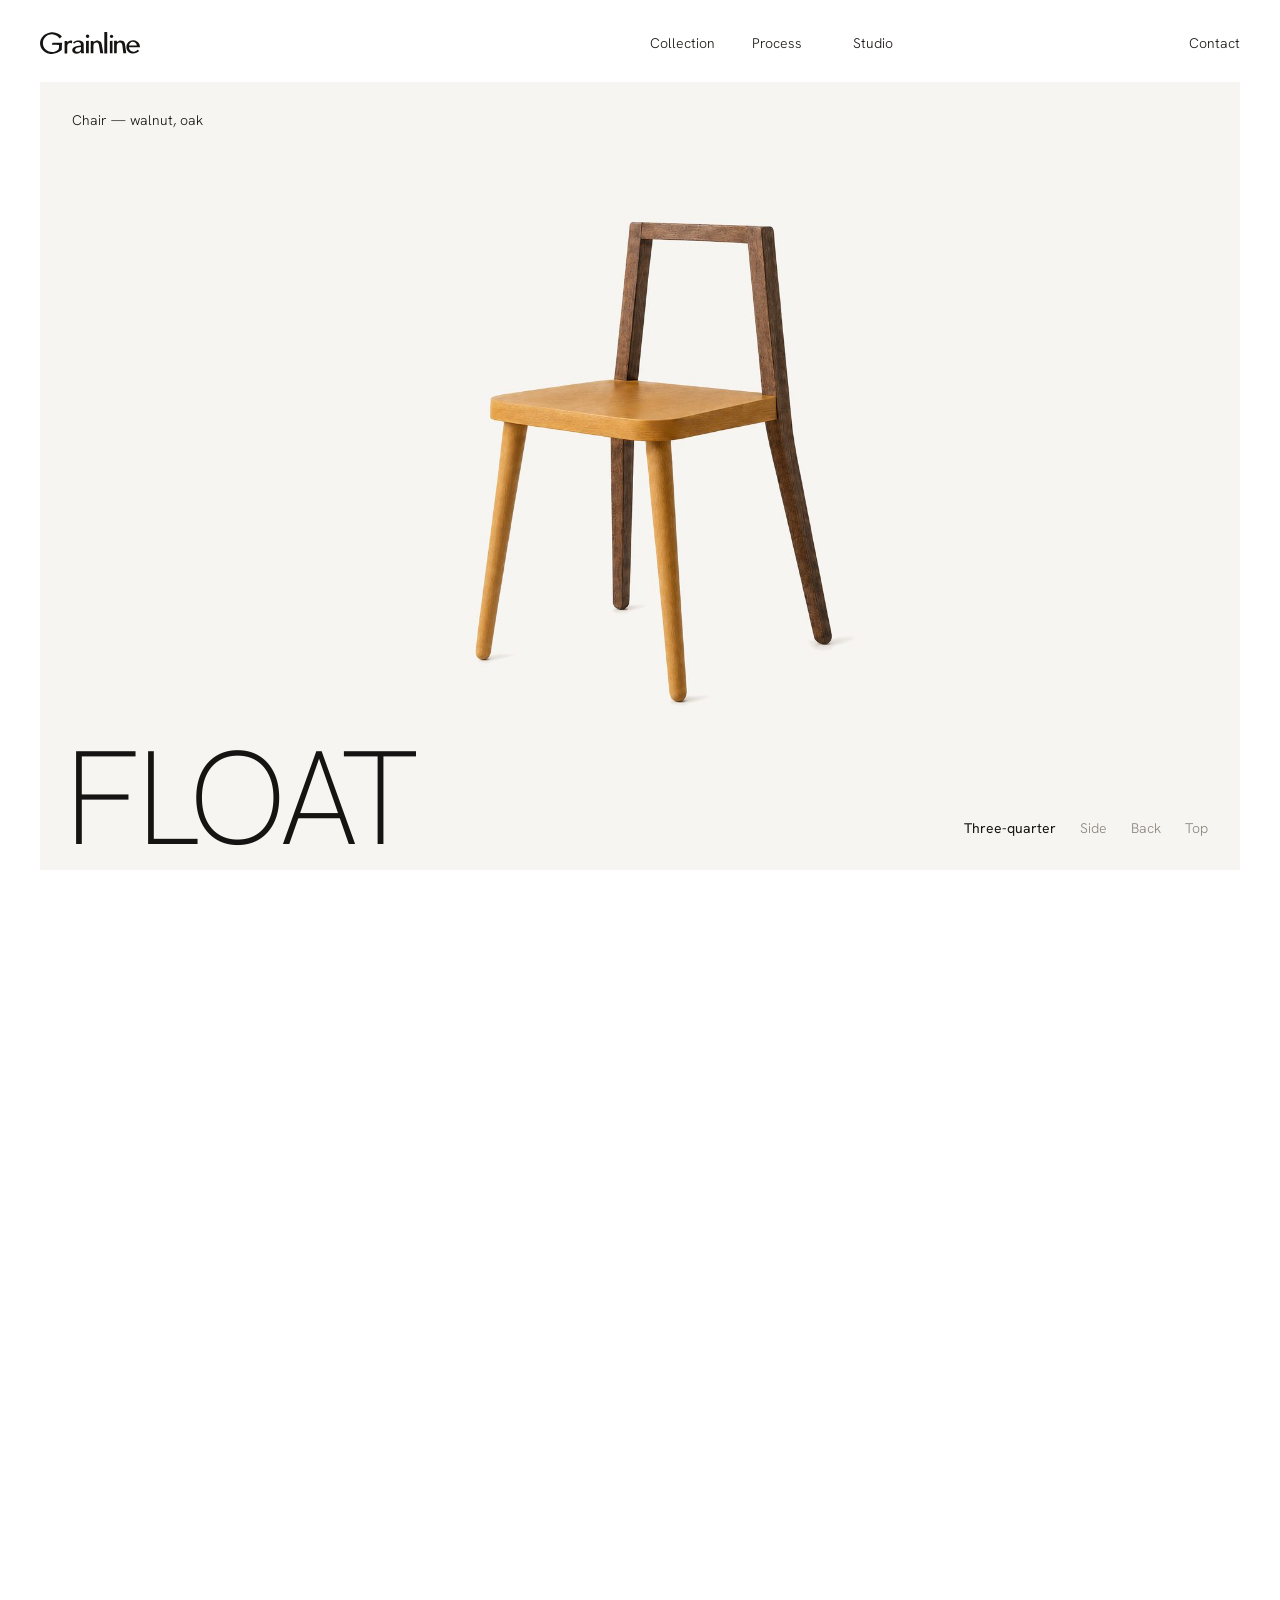
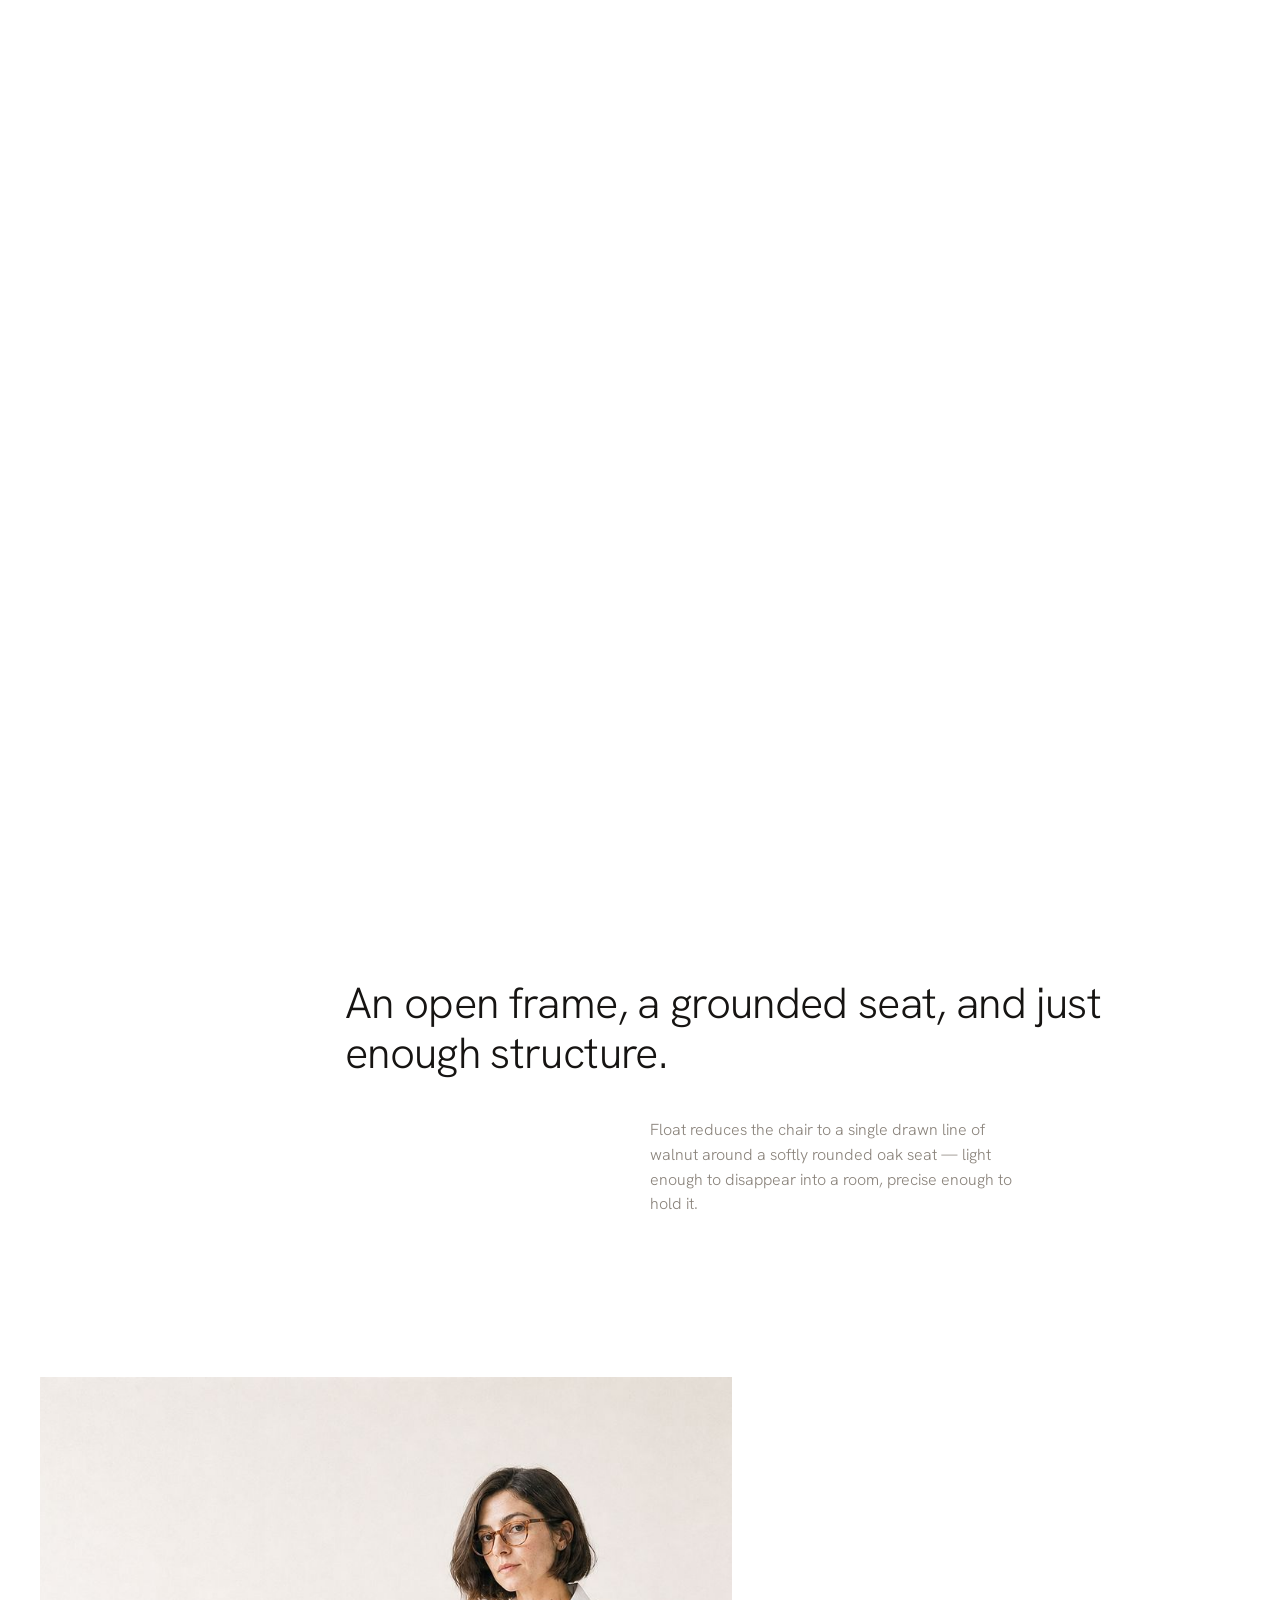
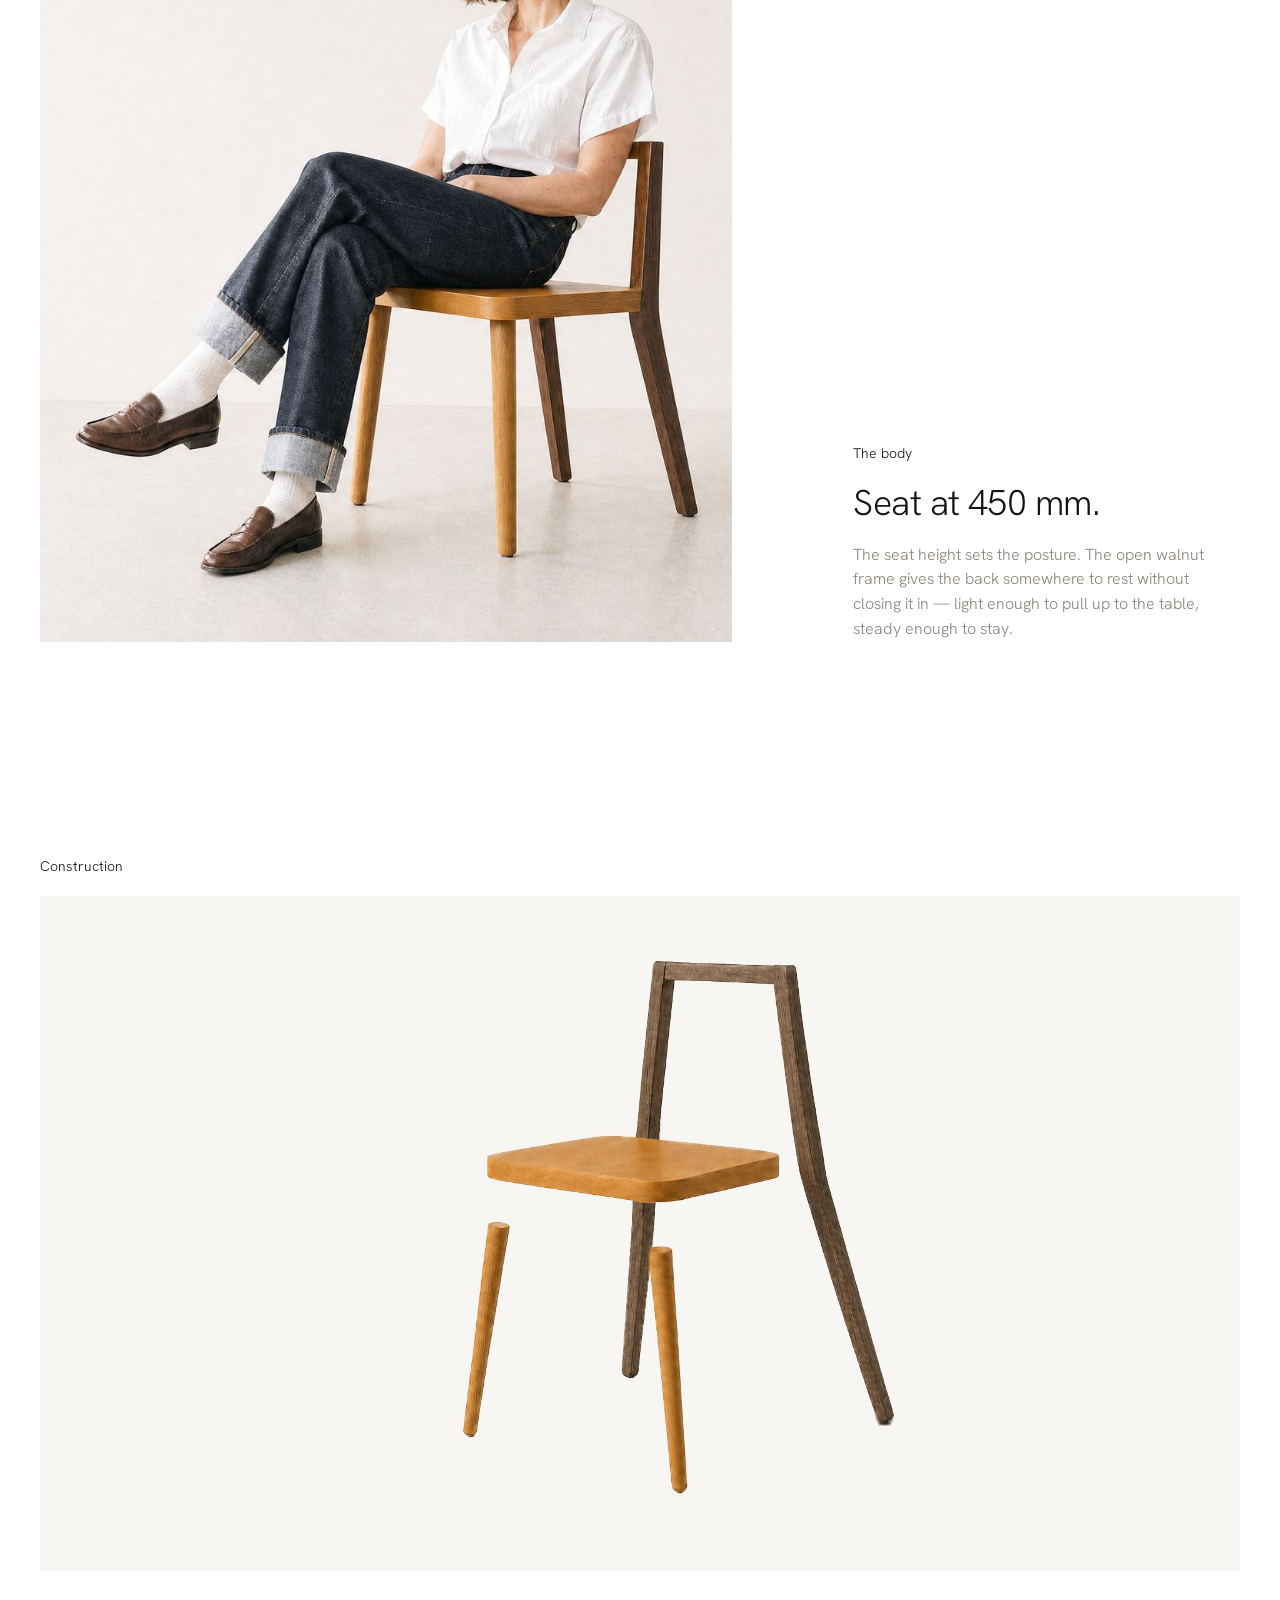
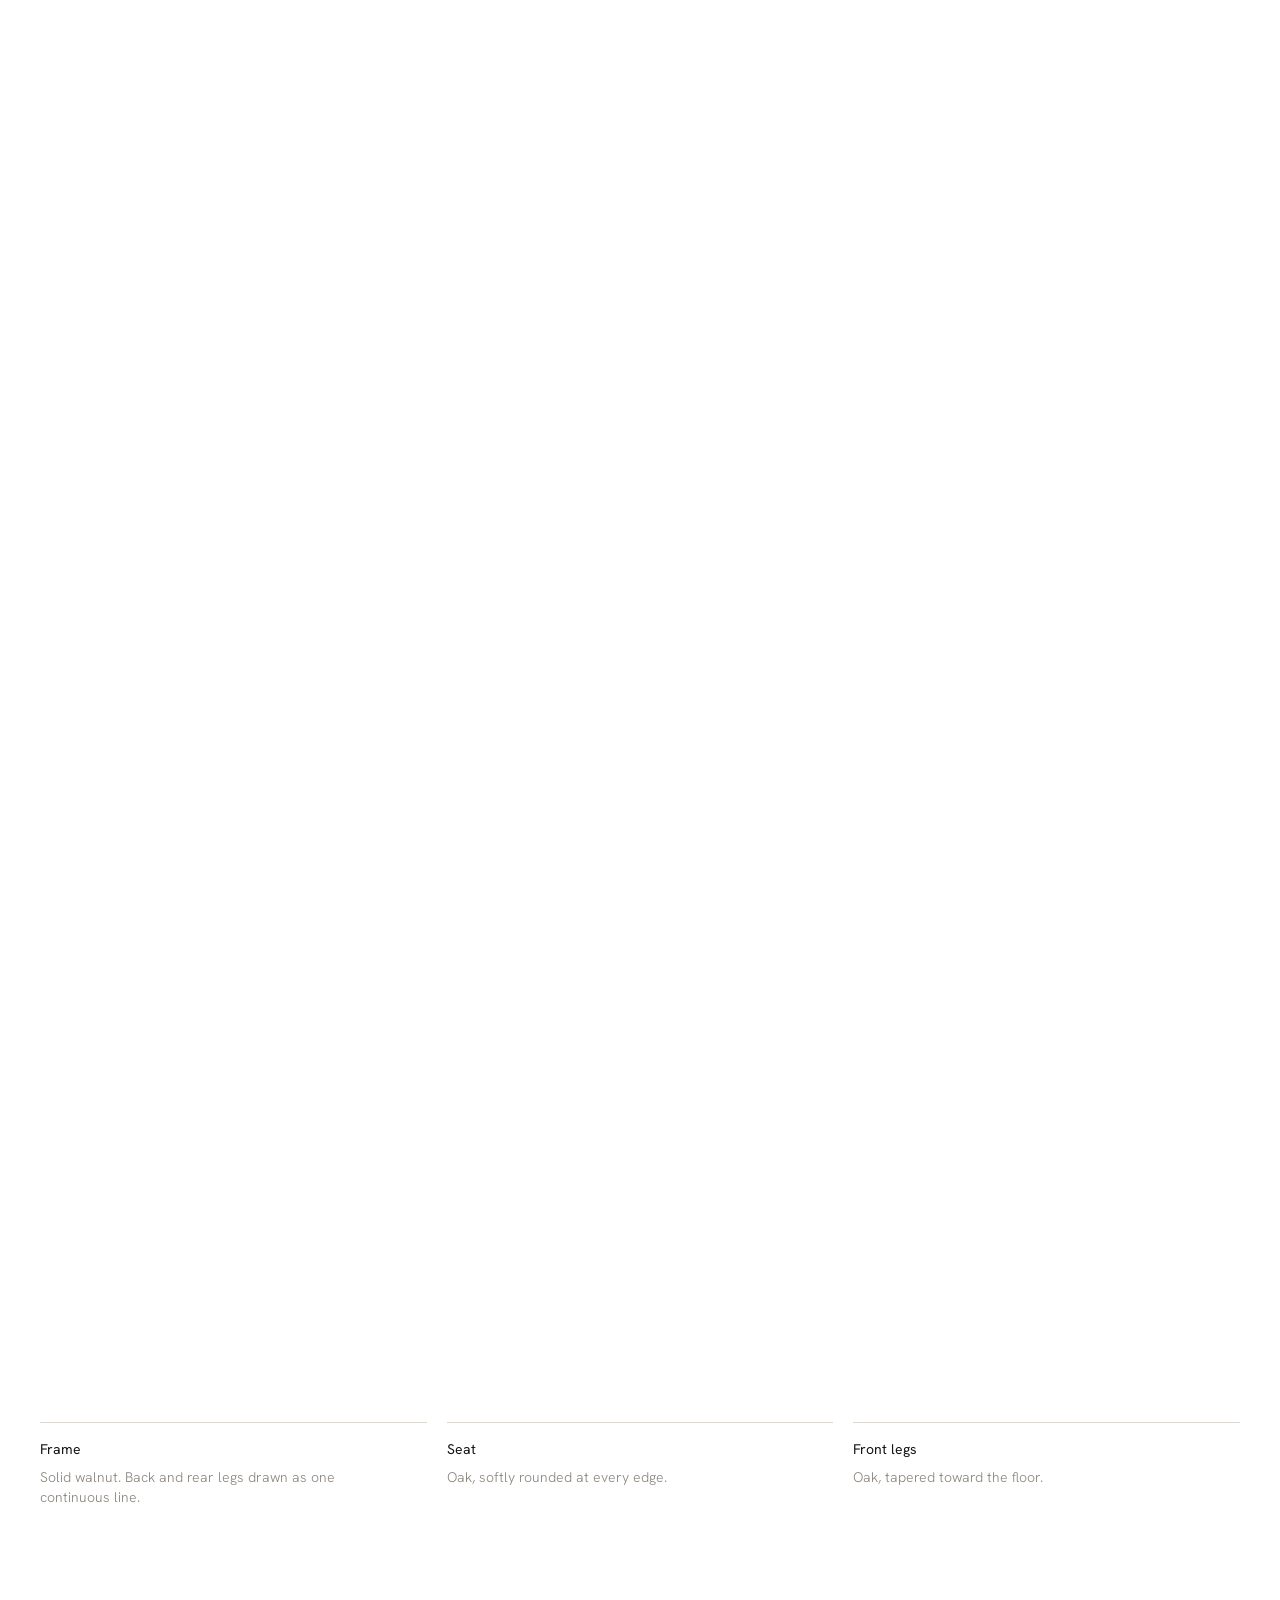
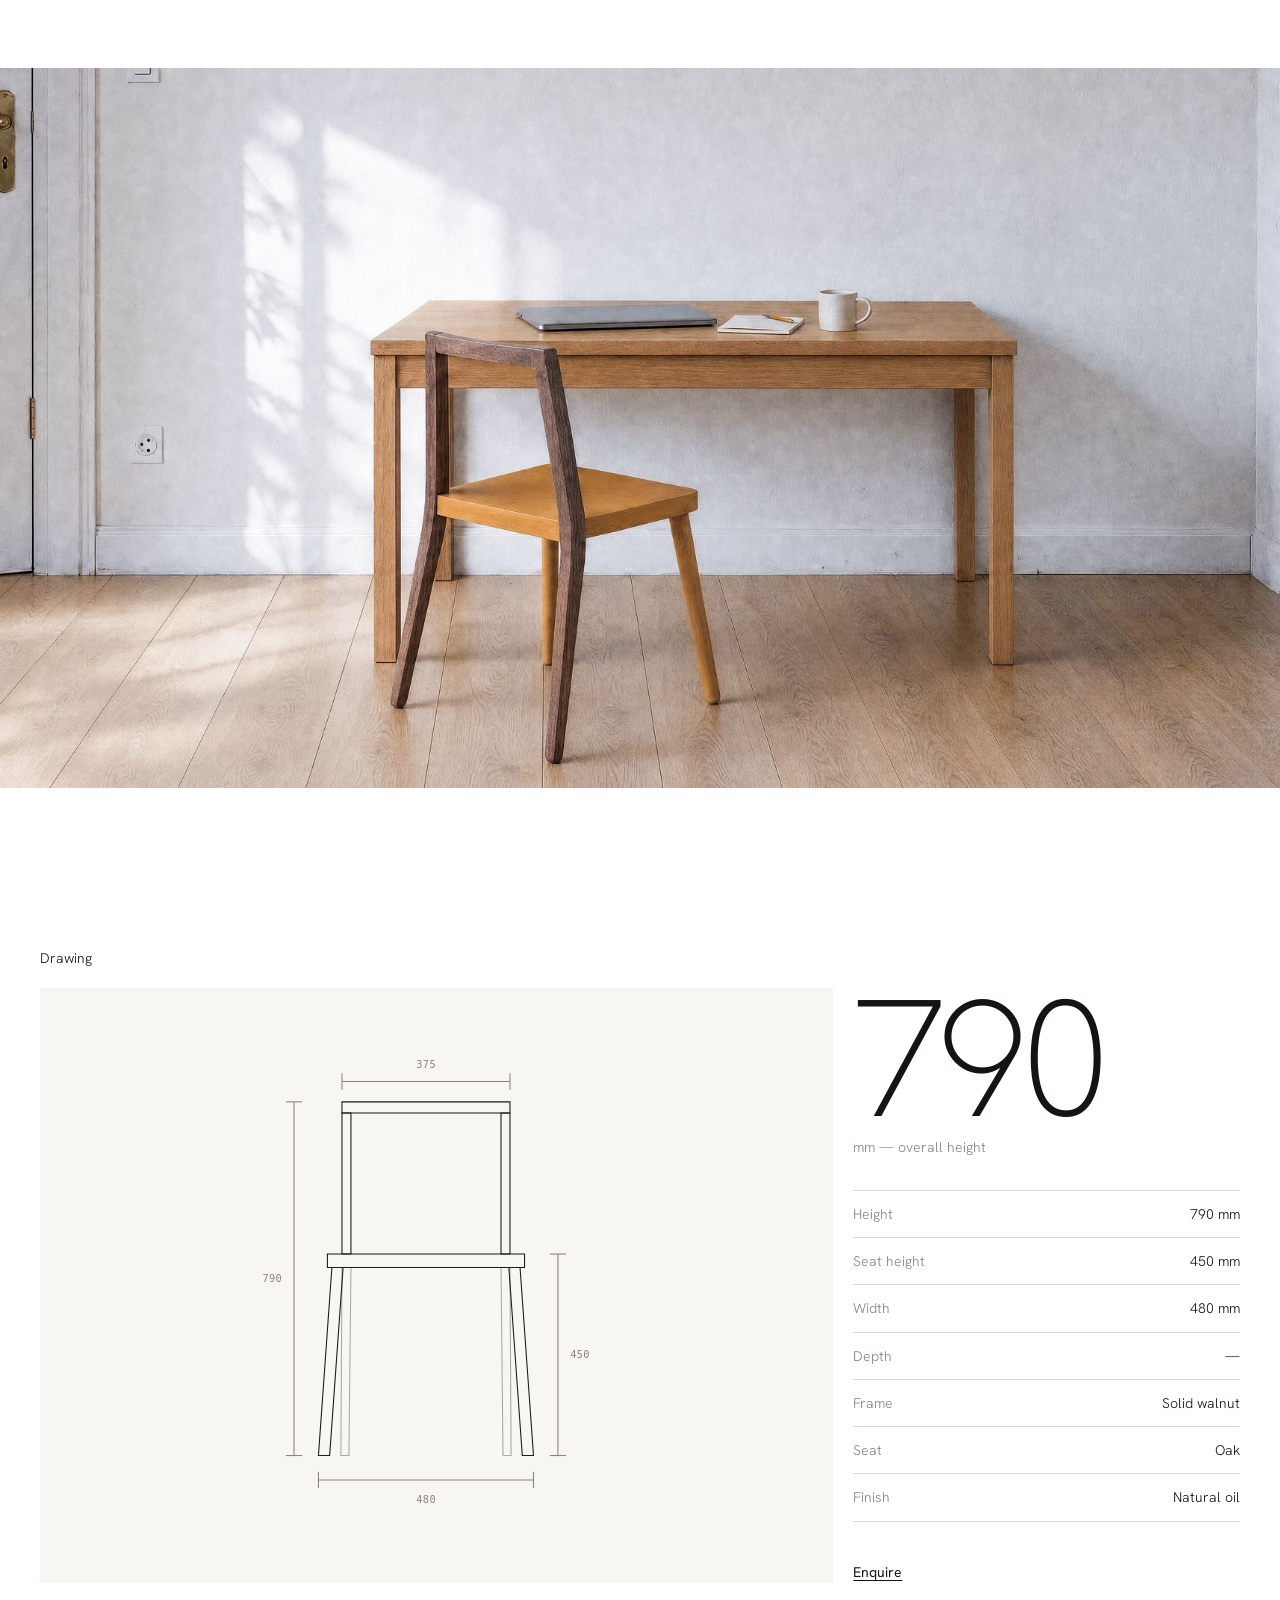
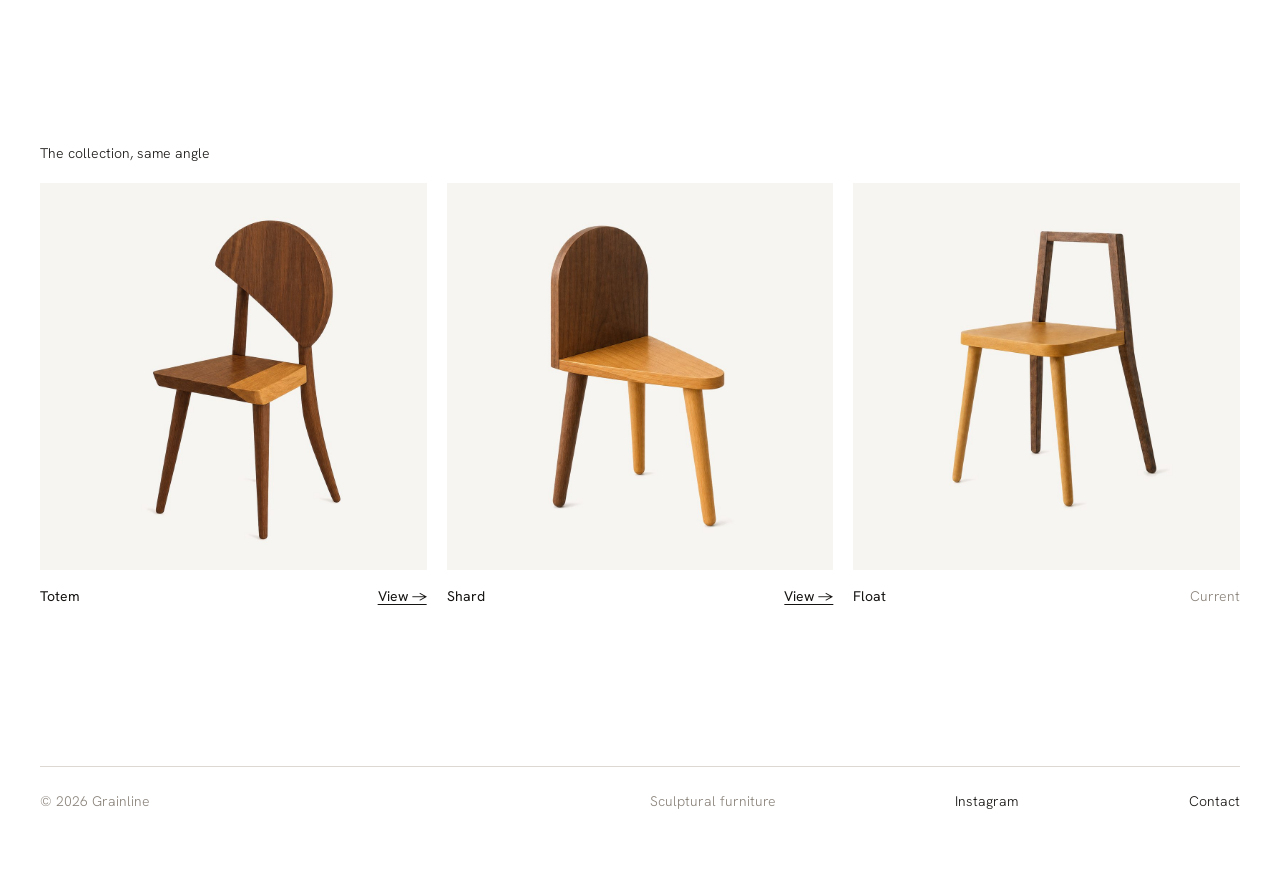
==== float.html @ 0094a141 "Grailine #5 Updated scroll to section" ====
<!DOCTYPE html>
<html lang="en">
<head>
<meta charset="utf-8">
<meta name="viewport" content="width=device-width, initial-scale=1">
<title>Float — Grainline</title>
<meta name="description" content="Float: An open frame, a grounded seat, and just enough structure. A Grainline chair in walnut and oak.">
<link rel="icon" href="assets/logo.svg" type="image/svg+xml">
<link rel="preconnect" href="https://fonts.googleapis.com">
<link rel="preconnect" href="https://fonts.gstatic.com" crossorigin>
<link href="https://fonts.googleapis.com/css2?family=DM+Mono&family=Hanken+Grotesk:wght@200;300;400&display=swap" rel="stylesheet">
<script>(function(){var d=document.documentElement;if(!matchMedia("(prefers-reduced-motion: reduce)").matches){d.classList.add("rv");setTimeout(function(){if(!window.__rv)d.classList.remove("rv")},2500)}})();</script>
<link rel="stylesheet" href="css/style.css?v=18">
</head>
<body>
<header class="nav grid">
  <a class="nav__logo" href="index.html" aria-label="Grainline — home"><img src="assets/logo.svg" alt="Grainline"></a>
  <a data-col="7" href="index.html#collection" data-menu-open aria-haspopup="true" aria-expanded="false">Collection</a>
  <a data-col="8" href="index.html#process">Process</a>
  <a data-col="9" href="index.html#studio">Studio</a>
  <a data-col="12" href="#contact">Contact</a>
</header>
<div class="menu" data-menu aria-hidden="true">
  <div class="menu__scrim" data-menu-close></div>
  <div class="menu__panel" role="dialog" aria-label="The collection">
    <div class="menu__head grid">
      <span class="muted">Collection 01 — 2026</span>
      <span class="muted">Three chairs, three shapes</span>
      <button type="button" data-menu-close>Close ×</button>
    </div>
    <div class="menu__chairs grid">
      <a class="menu__chair" href="totem.html"><div class="img"><img src="assets/renders/totem-three-quarter.jpg" alt="Totem"></div><div class="meta"><span class="name">Totem</span><span class="link">View Totem →</span></div><span class="muted">Circle</span></a>
      <a class="menu__chair" href="shard.html"><div class="img"><img src="assets/renders/shard-three-quarter.jpg" alt="Shard"></div><div class="meta"><span class="name">Shard</span><span class="link">View Shard →</span></div><span class="muted">Triangle</span></a>
      <a class="menu__chair" href="float.html"><div class="img"><img src="assets/renders/float-three-quarter.jpg" alt="Float"></div><div class="meta"><span class="name">Float</span><span class="link">View Float →</span></div><span class="muted">Line</span></a>
    </div>
  </div>
</div>

<main>
  <section class="viewer" data-viewer>
    <div class="viewer__stick">
      <div class="viewer__tile">
        <img src="assets/renders/float-three-quarter.jpg" alt="Float, three-quarter view" class="is-on"><img src="assets/renders/float-side.jpg" alt="Float, side view"><img src="assets/renders/float-back.jpg" alt="Float, back view"><img src="assets/renders/float-top.jpg" alt="Float, top view">
        <span class="viewer__meta">Chair — walnut, oak</span>
        <h1 class="viewer__name">Float</h1>
        <div class="views" aria-label="Choose a view"><button type="button" class="is-on">Three-quarter</button><button type="button">Side</button><button type="button">Back</button><button type="button">Top</button></div>
      </div>
    </div>
  </section>

  <section class="statement-row section grid">
    <p class="statement">An open frame, a grounded seat, and just enough structure.</p>
    <p class="body">Float reduces the chair to a single drawn line of walnut around a softly rounded oak seat — light enough to disappear into a room, precise enough to hold it.</p>
  </section>

  <section class="section grid">
    <img class="person__img" style="object-position:59% 50%" src="assets/lifestyle/float-seated.jpg" alt="A person seated on Float" loading="lazy">
    <div class="person__text">
      <span>The body</span>
      <h2 class="headline">Seat at 450 mm.</h2>
      <p class="body">The seat height sets the posture. The open walnut frame gives the back somewhere to rest without closing it in — light enough to pull up to the table, steady enough to stay.</p>
    </div>
  </section>

  <section class="construction" data-construction>
    <div class="construction__stick grid">
      <div class="construction__label">Construction</div>
      <div class="construction__tile" role="img" aria-label="Float assembling from its parts as you scroll">
        <img class="exploded" src="assets/renders/float-exploded.jpg?v=18" alt="">
        <img class="piece" src="assets/parts/float-0.png?v=18" alt="" data-dx="0.834" data-dy="1.992" data-sx="0.9345" data-sy="0.9345" style="left:37.031%;top:9.167%;width:34.375%;height:69.236%;z-index:3"><img class="piece" src="assets/parts/float-1.png?v=18" alt="" data-dx="1.213" data-dy="-5.798" data-sx="1.0862" data-sy="1.0862" style="left:35.078%;top:47.986%;width:4.258%;height:32.431%;z-index:1"><img class="piece" src="assets/parts/float-2.png?v=18" alt="" data-dx="0.288" data-dy="-6.784" data-sx="1.0304" data-sy="1.0304" style="left:50.391%;top:51.528%;width:3.75%;height:37.222%;z-index:1"><img class="piece" src="assets/parts/float-3.png?v=18" alt="" data-dx="0.417" data-dy="2.5" data-sx="0.86" data-sy="0.94" style="left:37.031%;top:9.167%;width:34.375%;height:69.236%;z-index:2">
        <img class="assembled" src="assets/renders/float-three-quarter.jpg" alt="">
      </div>
    </div>
  </section>
  <section class="section section--tight grid">
    <div class="parts"><div><span class="strong">Frame</span><p>Solid walnut. Back and rear legs drawn as one continuous line.</p></div><div><span class="strong">Seat</span><p>Oak, softly rounded at every edge.</p></div><div><span class="strong">Front legs</span><p>Oak, tapered toward the floor.</p></div></div>
  </section>

  <figure class="bleed"><img src="assets/lifestyle/float-desk.jpg" alt="Float at a desk in a sunlit room" loading="lazy"></figure>

  <section class="section grid">
    <div class="drawing__label">Drawing</div>
    <div class="drawing__tile"><img src="assets/drawings/float.svg" alt="Float front elevation with dimensions"></div>
    <div class="specs">
      <div class="specs__big">790</div>
      <div class="specs__unit muted">mm — overall height</div>
      <dl><div><dt>Height</dt><dd>790 mm</dd></div><div><dt>Seat height</dt><dd>450 mm</dd></div><div><dt>Width</dt><dd>480 mm</dd></div><div><dt>Depth</dt><dd>—</dd></div><div><dt>Frame</dt><dd>Solid walnut</dd></div><div><dt>Seat</dt><dd>Oak</dd></div><div><dt>Finish</dt><dd>Natural oil</dd></div></dl>
      <a class="link" href="#contact">Enquire</a>
    </div>
  </section>

  <section class="section grid">
    <div class="compare__label">The collection, same angle</div>
      <a class="compare__item" href="totem.html">
        <div class="img"><img src="assets/renders/totem-three-quarter.jpg" alt="Totem" loading="lazy"></div>
        <div><span class="strong">Totem</span><span class="link">View →</span></div>
      </a>
      <a class="compare__item" href="shard.html">
        <div class="img"><img src="assets/renders/shard-three-quarter.jpg" alt="Shard" loading="lazy"></div>
        <div><span class="strong">Shard</span><span class="link">View →</span></div>
      </a>
      <a class="compare__item" href="float.html">
        <div class="img"><img src="assets/renders/float-three-quarter.jpg" alt="Float" loading="lazy"></div>
        <div><span class="strong">Float</span><span class="muted">Current</span></div>
      </a>
  </section>
</main>
<footer class="footer grid" id="contact">
  <div class="footer__rule"></div>
  <span class="muted">© 2026 Grainline</span>
  <span class="muted">Sculptural furniture</span>
  <a href="#">Instagram</a>
  <a href="#">Contact</a>
</footer>
<script src="js/reveal.js?v=18" defer></script>
<script src="js/smooth.js?v=18" defer></script>
<script src="js/menu.js?v=18" defer></script>
<script src="js/viewer.js?v=18" defer></script>
<script src="js/construction.js?v=18" defer></script>
</body>
</html>
---- css/style.css ----
/* ==========================================================================
   Grainline — styles
   One 12-column grid (40px margins, 20px gutters), Hanken Grotesk throughout,
   white page with cream (#F8F6F3) tiles that match the studio renders.
   ========================================================================== */

:root {
  --ink: #161412;
  --muted: #8a837b;
  --rule: #ddd8d1;
  --cream: #f8f6f3;
  --white: #ffffff;
  --m: 40px;          /* page margin */
  --g: 20px;          /* gutter */
  --section: 160px;   /* space between sections */
  --font: "Hanken Grotesk", system-ui, sans-serif;
}

* { box-sizing: border-box; margin: 0; padding: 0; }
html { -webkit-text-size-adjust: 100%; }
body {
  background: var(--white);
  color: var(--ink);
  font-family: var(--font);
  font-weight: 300;
  font-size: 14px;
  line-height: 1.45;
  -webkit-font-smoothing: antialiased;
}
img { display: block; max-width: 100%; }
a { color: inherit; text-decoration: none; }
button { font: inherit; color: inherit; background: none; border: 0; cursor: pointer; }

/* ---------- type ---------- */
.display   { font-weight: 200; font-size: clamp(56px, 8.9vw, 128px); line-height: .92; letter-spacing: -.04em; }
.word      { font-weight: 200; font-size: clamp(64px, 11vw, 160px); line-height: .9; letter-spacing: -.045em; }
.statement { font-weight: 300; font-size: clamp(30px, 3.4vw, 48px); line-height: 1.15; letter-spacing: -.015em; max-width: 960px; }
.headline  { font-weight: 300; font-size: clamp(28px, 2.8vw, 40px); line-height: 1.1; letter-spacing: -.015em; }
.body      { font-size: 16px; line-height: 1.55; color: var(--muted); max-width: 440px; }
.muted     { color: var(--muted); }
.strong    { font-weight: 400; }
.link      { font-weight: 400; text-decoration: underline; text-underline-offset: 3px; }
.link:hover { text-decoration-thickness: 2px; }

/* ---------- grid ---------- */
.grid {
  display: grid;
  grid-template-columns: repeat(12, minmax(0, 1fr));
  column-gap: var(--g);
  padding: 0 var(--m);
}
.section { padding-top: var(--section); }

/* ---------- nav ---------- */
.nav {
  position: sticky; top: 0; z-index: 20;
  padding-top: 32px; padding-bottom: 24px;
  align-items: center;
  background: linear-gradient(var(--white) 70%, rgba(255, 255, 255, 0));
}
.nav__logo { grid-column: 1 / 3; width: 100px; }
.nav__logo img { width: 100%; height: auto; }
.nav a[data-col="7"] { grid-column: 7; }
.nav a[data-col="8"] { grid-column: 8; }
.nav a[data-col="9"] { grid-column: 9; }
.nav a[data-col="12"] { grid-column: 12; justify-self: end; }
.nav a:hover { color: var(--muted); }

/* ---------- footer ---------- */
.footer { margin-top: var(--section); padding-bottom: 80px; }
.footer__rule { grid-column: 1 / -1; height: 1px; background: var(--rule); margin-bottom: 24px; }
.footer > :nth-child(2) { grid-column: 1 / 5; }
.footer > :nth-child(3) { grid-column: 7 / 10; }
.footer > :nth-child(4) { grid-column: 10; }
.footer > :nth-child(5) { grid-column: 12; justify-self: end; }

/* ---------- home: hero ---------- */
.hero { padding-top: 88px; align-items: end; }
.hero h1 { grid-column: 1 / 10; }
.hero__meta { grid-column: 10 / 13; display: flex; flex-direction: column; gap: 12px; padding-bottom: 14px; }

/* collection lineup: one continuous cream band, three chairs turning together */
.lineup { margin-top: 64px; }
.lineup__band { grid-column: 1 / -1; display: grid; grid-template-columns: repeat(3, 1fr); background: var(--cream); }
.lineup__chair { display: block; }
.lineup__img { position: relative; aspect-ratio: 4 / 5; overflow: hidden; }
.lineup__img img { position: absolute; inset: 0; width: 100%; height: 100%; object-fit: cover; opacity: 0; transition: opacity .6s ease; }
.lineup__img img.is-on { opacity: 1; }
.lineup__label { display: flex; justify-content: space-between; padding: 14px 16px; background: var(--white); }
.lineup__bar { grid-column: 1 / -1; display: flex; justify-content: space-between; margin-top: 16px; }

.views { display: flex; gap: 24px; }
.views button { color: var(--muted); transition: color .3s ease; }
.views button.is-on { color: var(--ink); font-weight: 400; }
.views button:hover { color: var(--ink); }

/* ---------- home: from shape to object ---------- */
.intro__label { grid-column: 1 / 4; padding-top: 14px; }
.intro__text { grid-column: 4 / 12; }

.beat { position: relative; height: 400vh; }
.beat__stick {
  position: sticky; top: 0; height: 100vh;
  padding-top: 96px; padding-bottom: 48px;
  align-items: center;
}
.beat__copy { display: flex; flex-direction: column; gap: 28px; }
.beat__stage { width: min(100%, calc(100vh - 220px)); }
.beat--right .beat__copy  { grid-column: 1 / 6; }
.beat--right .beat__stage { grid-column: 7 / 13; justify-self: end; }
.beat--left .beat__stage  { grid-column: 1 / 7; grid-row: 1; justify-self: start; }
.beat--left .beat__copy   { grid-column: 8 / 13; grid-row: 1; }

.steps { list-style: none; border-top: 1px solid var(--rule); max-width: 420px; }
.steps li { display: grid; grid-template-columns: 36px 1fr; padding: 14px 0; border-bottom: 1px solid var(--rule); color: var(--muted); transition: color .35s ease; }
.steps li b { font-weight: 400; }
.steps li .desc { grid-column: 2; font-size: 13px; max-height: 0; opacity: 0; overflow: hidden; transition: opacity .35s ease, max-height .35s ease, margin .35s ease; }
.steps li.is-on { color: var(--ink); }
.steps li.is-on .desc { opacity: 1; max-height: 60px; margin-top: 4px; }

.stage { position: relative; aspect-ratio: 1; background: var(--cream); overflow: hidden; }
.stage img, .stage svg { position: absolute; inset: 0; width: 100%; height: 100%; }
.stage img { opacity: 0; }
.stage__fpo { position: absolute; inset: 0; display: flex; flex-direction: column; align-items: center; justify-content: center; gap: 8px; color: var(--muted); text-align: center; padding: 24px; }
.stage__fpo b { font-weight: 400; }
.progress { position: relative; height: 1px; background: var(--rule); margin-top: 18px; }
.progress i { position: absolute; left: 0; top: 0; height: 1px; width: 0; background: var(--ink); }
.counter { text-align: right; margin-top: 12px; color: var(--muted); font-variant-numeric: tabular-nums; }

.beat__static { display: none; }

/* ---------- full-bleed image ---------- */
.bleed { margin-top: var(--section); }
.bleed img { width: 100%; aspect-ratio: 16 / 9; object-fit: cover; }
.bleed--fpo { aspect-ratio: 16 / 9; background: var(--cream); display: flex; align-items: center; justify-content: center; color: var(--muted); }

/* ---------- studio ---------- */
.studio__label { grid-column: 1 / 4; padding-top: 14px; }
.studio__text { grid-column: 4 / 12; }
.values { grid-column: 4 / 13; margin-top: 80px; border-top: 1px solid var(--rule); }
.values li { list-style: none; display: flex; justify-content: space-between; align-items: center; gap: 24px; padding: 28px 0; border-bottom: 1px solid var(--rule); }
.values li span:first-child { font-weight: 200; font-size: clamp(44px, 5vw, 72px); line-height: 1; letter-spacing: -.035em; }
.values li span:last-child { max-width: 380px; color: var(--muted); font-size: 16px; line-height: 1.55; }

.closing { padding-top: 240px; }
.closing h2 { grid-column: 1 / -1; }
.closing a { grid-column: 1 / 5; margin-top: 24px; }

/* ---------- product: viewer (scroll turntable) ---------- */
.viewer { position: relative; height: 260vh; }
.viewer__stick { position: sticky; top: 76px; height: calc(100vh - 76px); padding-top: 4px; padding-bottom: 32px; display: flex; flex-direction: column; }
.viewer__tile { position: relative; flex: 1; margin: 0 var(--m); background: var(--cream); overflow: hidden; }
.viewer__tile img { position: absolute; inset: 0; width: 100%; height: 100%; object-fit: cover; opacity: 0; transition: opacity .45s ease; transform: scale(var(--view-scale, 1)); }
.viewer__tile img.is-on { opacity: 1; }
/* On screens wider than the renders, show the whole render instead of cropping it.
   The tile matches the render background, so the edges disappear. */
@media (min-width: 821px) {
  .viewer__tile { background: #F6F5F1; }
  .viewer__tile img { object-fit: contain; }
}
.viewer__meta { position: absolute; left: 32px; top: 28px; z-index: 2; }
.viewer__name { position: absolute; left: 24px; bottom: 18px; z-index: 2; font-weight: 200; font-size: clamp(72px, 10.4vw, 150px); line-height: .8; letter-spacing: -.03em; text-transform: uppercase; }
.viewer__tile .views { position: absolute; right: 32px; bottom: 32px; z-index: 2; }

.statement-row .statement { grid-column: 4 / 12; }
.statement-row .body { grid-column: 7 / 11; margin-top: 40px; }

.person__img { grid-column: 1 / 8; aspect-ratio: 4 / 5; object-fit: cover; width: 100%; background: var(--cream); }
.person__text { grid-column: 9 / 13; align-self: end; display: flex; flex-direction: column; gap: 20px; }

/* Construction: the section pins while the parts travel into place. */
.construction { height: 240vh; margin-top: var(--section); }
.construction__stick { position: sticky; top: 76px; height: calc(100vh - 76px); align-content: center; }
.construction__label { grid-column: 1 / -1; margin-bottom: 20px; }
.construction__tile { grid-column: 1 / -1; justify-self: center; position: relative; aspect-ratio: 16 / 9;
  width: min(100%, calc((100vh - 76px - 120px) * 16 / 9)); background: #F7F6F2; overflow: hidden; }
.construction__tile img { position: absolute; inset: 0; width: 100%; height: 100%; object-fit: cover; }
.construction__tile img.piece { inset: auto; object-fit: fill; transform-origin: 0 0; will-change: transform; }
.construction__tile .assembled { opacity: 0; z-index: 10; }
.section--tight { padding-top: 40px; }
.parts { grid-column: 1 / -1; display: grid; grid-template-columns: repeat(3, 1fr); column-gap: var(--g); margin-top: 20px; }
.parts div { border-top: 1px solid var(--rule); padding-top: 16px; display: flex; flex-direction: column; gap: 8px; }
.parts p { color: var(--muted); max-width: 360px; }

.drawing__label { grid-column: 1 / -1; margin-bottom: 20px; }
.drawing__tile { grid-column: 1 / 9; aspect-ratio: 4 / 3; background: var(--cream); display: flex; align-items: center; justify-content: center; }
.drawing__tile img { height: 78%; width: auto; }
.specs { grid-column: 9 / 13; }
.specs__big { font-weight: 200; font-size: clamp(96px, 13vw, 200px); line-height: .85; letter-spacing: -.06em; }
.specs__unit { margin: 8px 0 32px; }
.specs dl { border-top: 1px solid var(--rule); }
.specs dl div { display: flex; justify-content: space-between; padding: 13px 0; border-bottom: 1px solid var(--rule); }
.specs dt { color: var(--muted); }
.specs .link { display: inline-block; margin-top: 40px; }

.compare__label { grid-column: 1 / -1; margin-bottom: 20px; }
.compare__item { grid-column: span 4; display: flex; flex-direction: column; gap: 16px; }
.compare__item .img { aspect-ratio: 1; background: var(--cream); overflow: hidden; }
.compare__item .img img { width: 100%; height: 100%; object-fit: cover; transition: transform .8s ease; }
.compare__item .img img { transition: transform .6s cubic-bezier(.2, .7, .2, 1), filter .4s ease, opacity .6s ease; }
.compare__item > div:last-child { transition: opacity .4s ease; }
.compare__item:hover .img img { transform: scale(1.08); }
/* Hover one chair: the others drop to black-and-white and fall back, as in the home hero. */
.grid:has(.compare__item:hover) .compare__item:not(:hover) .img img { filter: grayscale(1) brightness(1.08) contrast(.92); opacity: .55; }
.grid:has(.compare__item:hover) .compare__item:not(:hover) > div:last-child { opacity: .4; }
.compare__item div:last-child { display: flex; justify-content: space-between; }

/* ---------- small screens ---------- */
@media (max-width: 820px) {
  :root { --m: 20px; --section: 112px; }
  .nav a[data-col] { display: none; }
  .nav a[data-col="12"] { display: block; }
  .hero h1, .hero__meta, .intro__label, .intro__text,
  .studio__label, .studio__text, .values,
  .statement-row .statement, .statement-row .body,
  .person__img, .person__text, .drawing__tile, .specs, .compare__item { grid-column: 1 / -1; }
  .hero__meta, .intro__text, .studio__text, .person__text, .specs { margin-top: 24px; }
  .lineup__band { grid-template-columns: 1fr 1fr 1fr; }
  .lineup__label { flex-direction: column; padding: 10px; gap: 2px; }
  .lineup__bar .muted { display: none; }
  .beat__stick { grid-template-columns: 1fr; align-content: center; row-gap: 24px; padding-top: 80px; }
  .beat--right .beat__copy, .beat--right .beat__stage,
  .beat--left .beat__copy, .beat--left .beat__stage { grid-column: 1 / -1; grid-row: auto; justify-self: center; }
  .beat__copy { gap: 14px; }
  .beat__copy .steps, .beat__copy .link { display: none; }
  .beat__stage { width: min(100%, 52vh); }
  .viewer { height: 200vh; }
  .viewer__name { font-size: 64px; }
  .viewer__tile .views { bottom: auto; top: 26px; right: 20px; gap: 12px; }
  .viewer__meta { display: none; }
  .parts { grid-template-columns: 1fr; row-gap: 20px; }
  .compare__item { margin-bottom: 32px; }
  .values li { flex-direction: column; align-items: flex-start; gap: 8px; }
  .footer > * { grid-column: 1 / -1 !important; justify-self: start !important; margin-bottom: 6px; }
}

/* ---------- reduced motion: everything readable without movement ---------- */
@media (prefers-reduced-motion: reduce) {
  *, *::before, *::after { transition: none !important; animation: none !important; }
  .beat { height: auto; }
  .beat__stick { position: static; height: auto; row-gap: 40px; }
  .beat__stage { display: none; }
  .beat__static { display: grid; grid-column: 1 / -1; grid-template-columns: repeat(3, 1fr); gap: var(--g); }
  .beat__static figure { position: relative; aspect-ratio: 1; background: var(--cream); }
  .beat__static img, .beat__static svg { position: absolute; inset: 0; width: 100%; height: 100%; }
  .steps li { color: var(--ink); }
  .steps li .desc { opacity: 1; max-height: none; margin-top: 4px; }
  .viewer { height: auto; }
  .viewer__stick { position: static; height: 80vh; }
  .construction { height: auto; }
  .construction__stick { position: static; height: auto; }
  .construction__tile .exploded, .construction__tile .piece { display: none; }
  .construction__tile .assembled { opacity: 1; }
}


/* ---------- collection takeover menu ---------- */
.nav { z-index: 40; }
.nav a[data-menu-open].is-open { font-weight: 400; text-decoration: underline; text-underline-offset: 3px; }
.menu { position: fixed; inset: 0; z-index: 30; visibility: hidden; pointer-events: none; }
.menu.is-open { visibility: visible; pointer-events: auto; }
.menu__scrim { position: absolute; inset: 0; background: rgba(22, 20, 18, .35); opacity: 0; transition: opacity .35s ease; }
.menu__panel {
  position: absolute; left: 0; right: 0; top: 0;
  background: var(--white);
  padding-top: 84px; padding-bottom: 56px;
  transform: translateY(-24px); opacity: 0;
  transition: transform .45s cubic-bezier(.2, .7, .2, 1), opacity .3s ease;
}
.menu.is-open .menu__scrim { opacity: 1; }
.menu.is-open .menu__panel { transform: none; opacity: 1; }
.menu__head { padding-top: 8px; padding-bottom: 24px; }
.menu__head > :nth-child(1) { grid-column: 1 / 5; }
.menu__head > :nth-child(2) { grid-column: 7 / 11; }
.menu__head > :nth-child(3) { grid-column: 12; justify-self: end; }
.menu__head button { white-space: nowrap; }
.menu__head button:hover { color: var(--muted); }
.menu__chair { grid-column: span 4; display: flex; flex-direction: column; gap: 12px; }
.menu__chair .img { aspect-ratio: 11 / 10; background: var(--cream); overflow: hidden; }
.menu__chair img { width: 100%; height: 100%; object-fit: cover; transition: transform .6s cubic-bezier(.2, .7, .2, 1), filter .4s ease, opacity .4s ease; }
.menu__chair .meta { display: flex; justify-content: space-between; align-items: baseline; margin-top: 4px; }
.menu__chair .name { font-weight: 200; font-size: clamp(44px, 5vw, 72px); line-height: 1; letter-spacing: -.03em; }
.menu__chairs:hover .menu__chair:not(:hover) img { filter: grayscale(1); opacity: .6; }
.menu__chair:hover img { transform: scale(1.06); }
body.menu-open { overflow: hidden; }

@media (max-width: 820px) {
  .nav { display: flex; align-items: center; gap: 20px; }
  .nav__logo { margin-right: auto; }
  .nav a[data-menu-open] { display: block; }
  .menu__panel { padding-top: 72px; padding-bottom: 32px; max-height: 100vh; overflow-y: auto; }
  .menu__head > :nth-child(2) { display: none; }
  .menu__head > :nth-child(1) { grid-column: 1 / 9; }
  .menu__chair { grid-column: 1 / -1; display: grid; grid-template-columns: 112px 1fr; column-gap: 16px; align-items: center; margin-bottom: 12px; }
  .menu__chair .img { grid-row: span 2; }
  .menu__chair .name { font-size: 40px; }
  .menu__chair .link { display: none; }
}
@media (prefers-reduced-motion: reduce) {
  .menu__panel { transform: none; }
}

/* ---------- motion: reveal on load and scroll (js/reveal.js) ---------- */
:root { --rv-ease: cubic-bezier(.2, .7, .2, 1); }
html.rv .nav > * { animation: rv-fade .9s var(--rv-ease) both; }
html.rv .nav > :nth-child(2) { animation-delay: 60ms; }
html.rv .nav > :nth-child(3) { animation-delay: 120ms; }
html.rv .nav > :nth-child(4) { animation-delay: 180ms; }
html.rv .nav > :nth-child(5) { animation-delay: 240ms; }
@keyframes rv-fade { from { opacity: 0; } }

html.rv :is(.viewer__meta, .viewer__tile .views, .hero__meta > *, .lineup__chair, .lineup__bar,
  .intro__label, .intro__text, .studio__label, .studio__text, .values li, .closing .link,
  .statement-row .statement, .statement-row .body, .person__img, .person__text > *,
  .construction__label, .parts > div, .drawing__label, .drawing__tile, .specs,
  .compare__label, .compare__item, .footer > :not(.footer__rule)) {
  opacity: 0; transform: translateY(14px);
  transition: opacity .9s var(--rv-ease), transform 1.1s var(--rv-ease);
  transition-delay: var(--rv-delay, 0ms);
}
html.rv .is-in { opacity: 1 !important; transform: none !important; }

/* Full-bleed photos: fade in and settle from a touch of scale. */
.bleed { overflow: hidden; }
html.rv .bleed { opacity: 0; transition: opacity 1.2s var(--rv-ease); transition-delay: var(--rv-delay, 0ms); }
html.rv .bleed img { transform: scale(1.04); transition: transform 1.8s var(--rv-ease); transition-delay: var(--rv-delay, 0ms); }
html.rv .bleed.is-in img { transform: none; }

/* Display type rises line by line from behind a mask. */
html.rv :is(.display, .viewer__name):not(.is-split) { opacity: 0; }
.display .line, .viewer__name .line { display: block; overflow: hidden; padding-bottom: .06em; margin-bottom: -.06em; }
html.rv :is(.display, .viewer__name) .line > span { display: inline-block; transform: translateY(105%);
  transition: transform 1.1s var(--rv-ease); }
html.rv :is(.display, .viewer__name) .line:nth-child(2) > span { transition-delay: calc(var(--rv-delay, 0ms) + 90ms); }
html.rv :is(.display, .viewer__name) .line:first-child > span { transition-delay: var(--rv-delay, 0ms); }
html.rv :is(.display, .viewer__name).is-in .line > span { transform: none; }

/* Arriving on a page with a #section: land below the sticky nav. */
html { scroll-padding-top: 72px; }
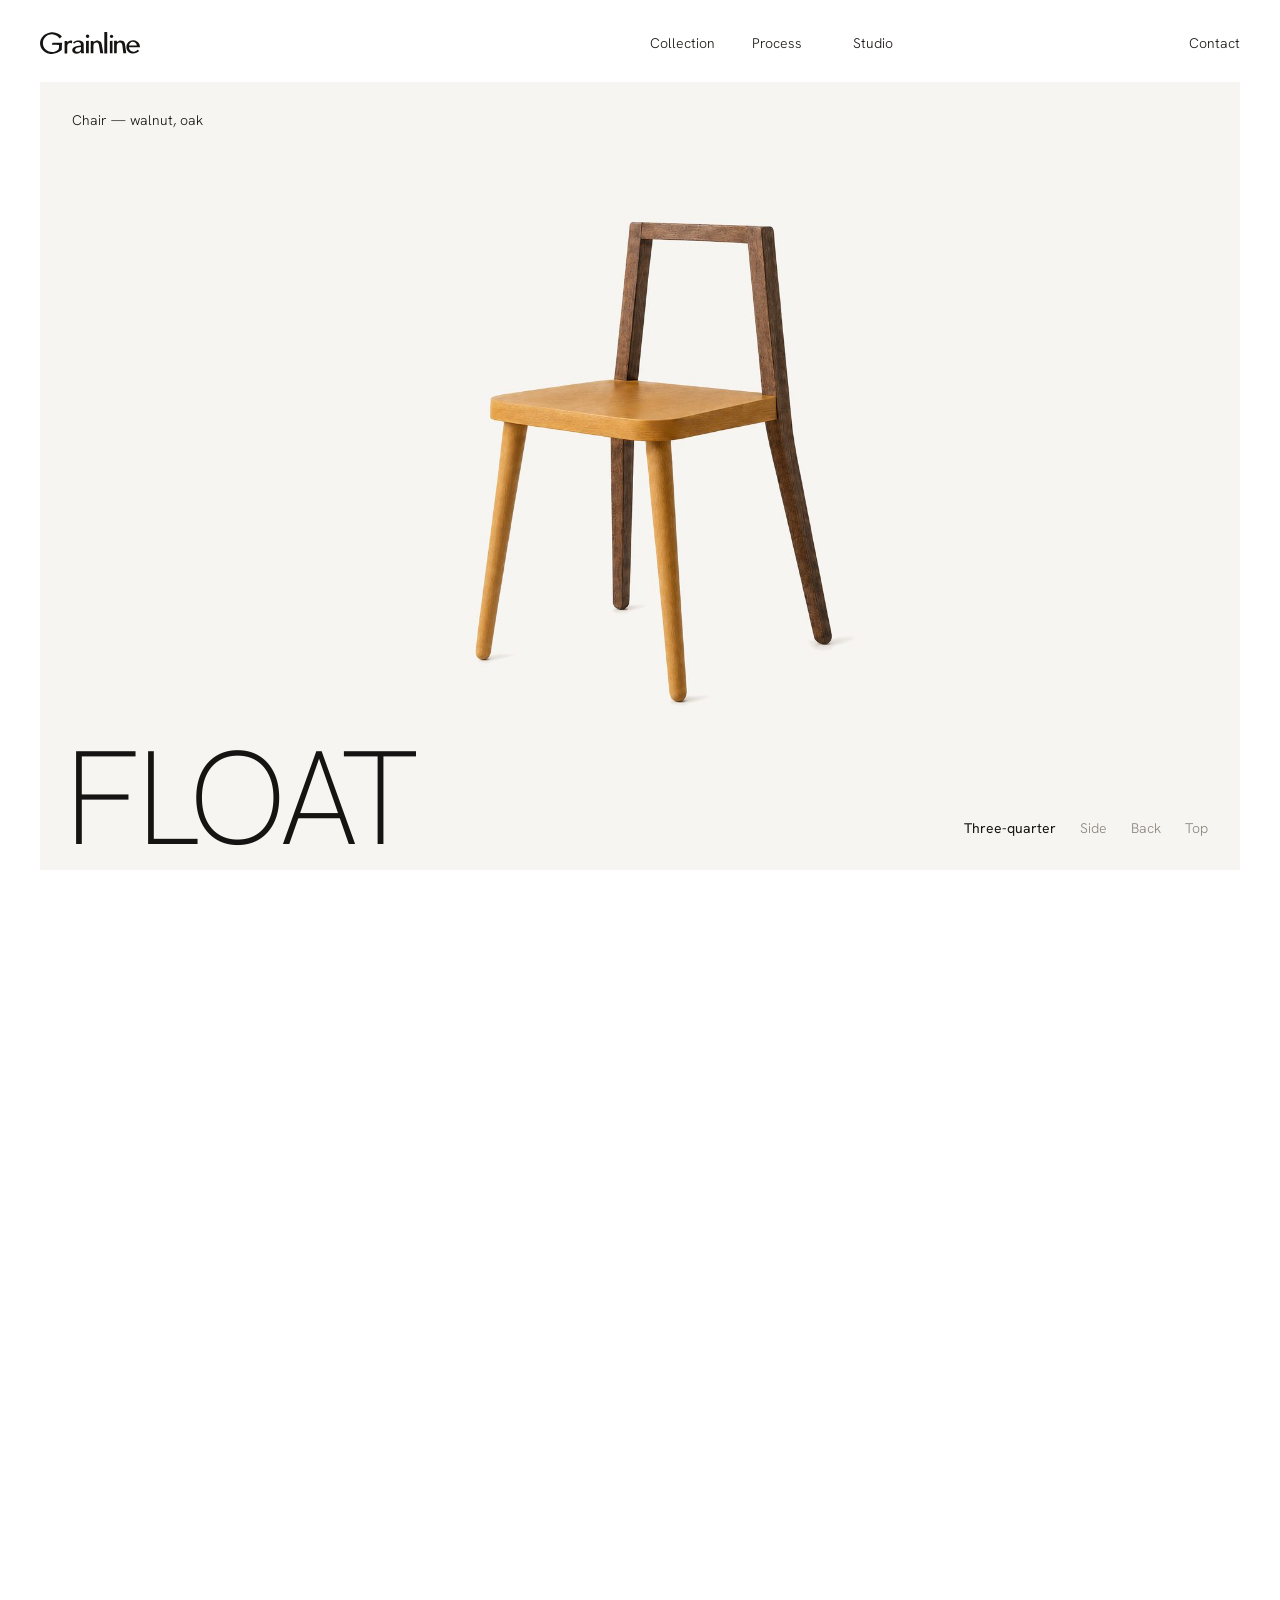
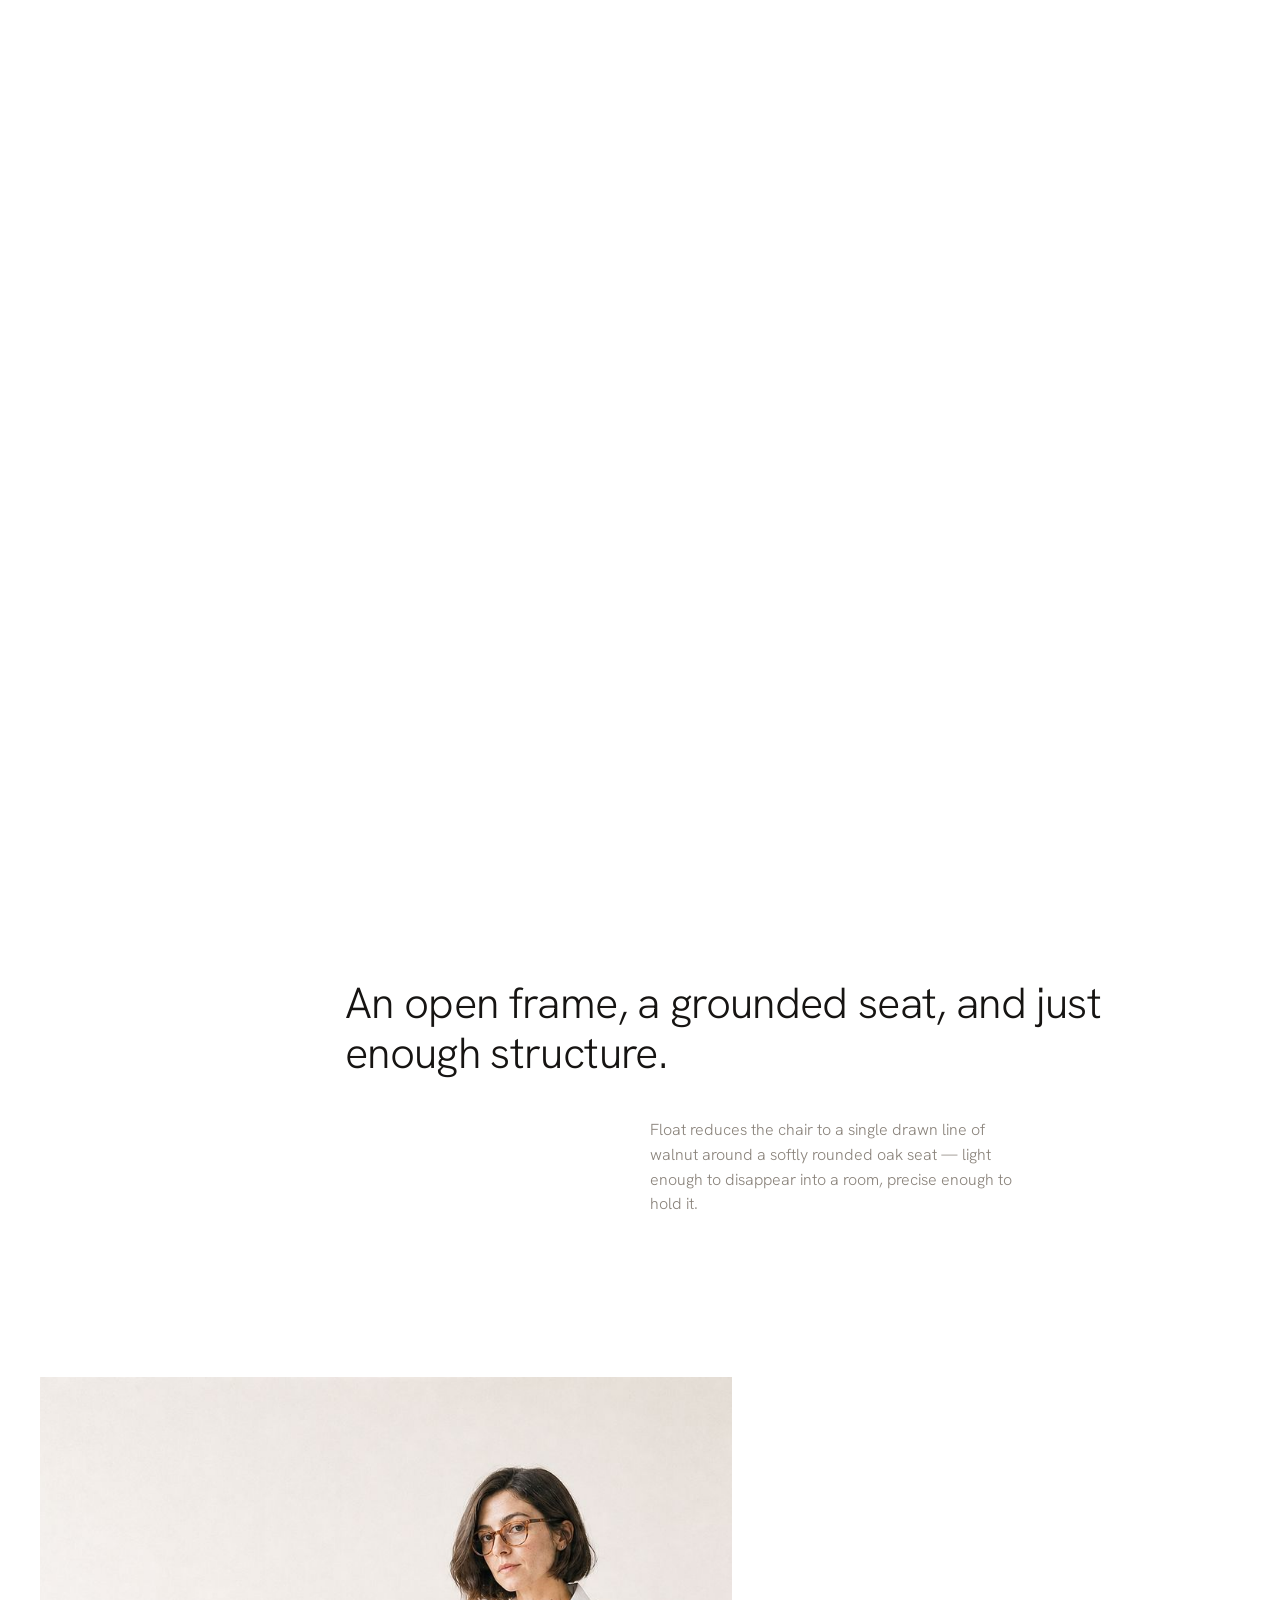
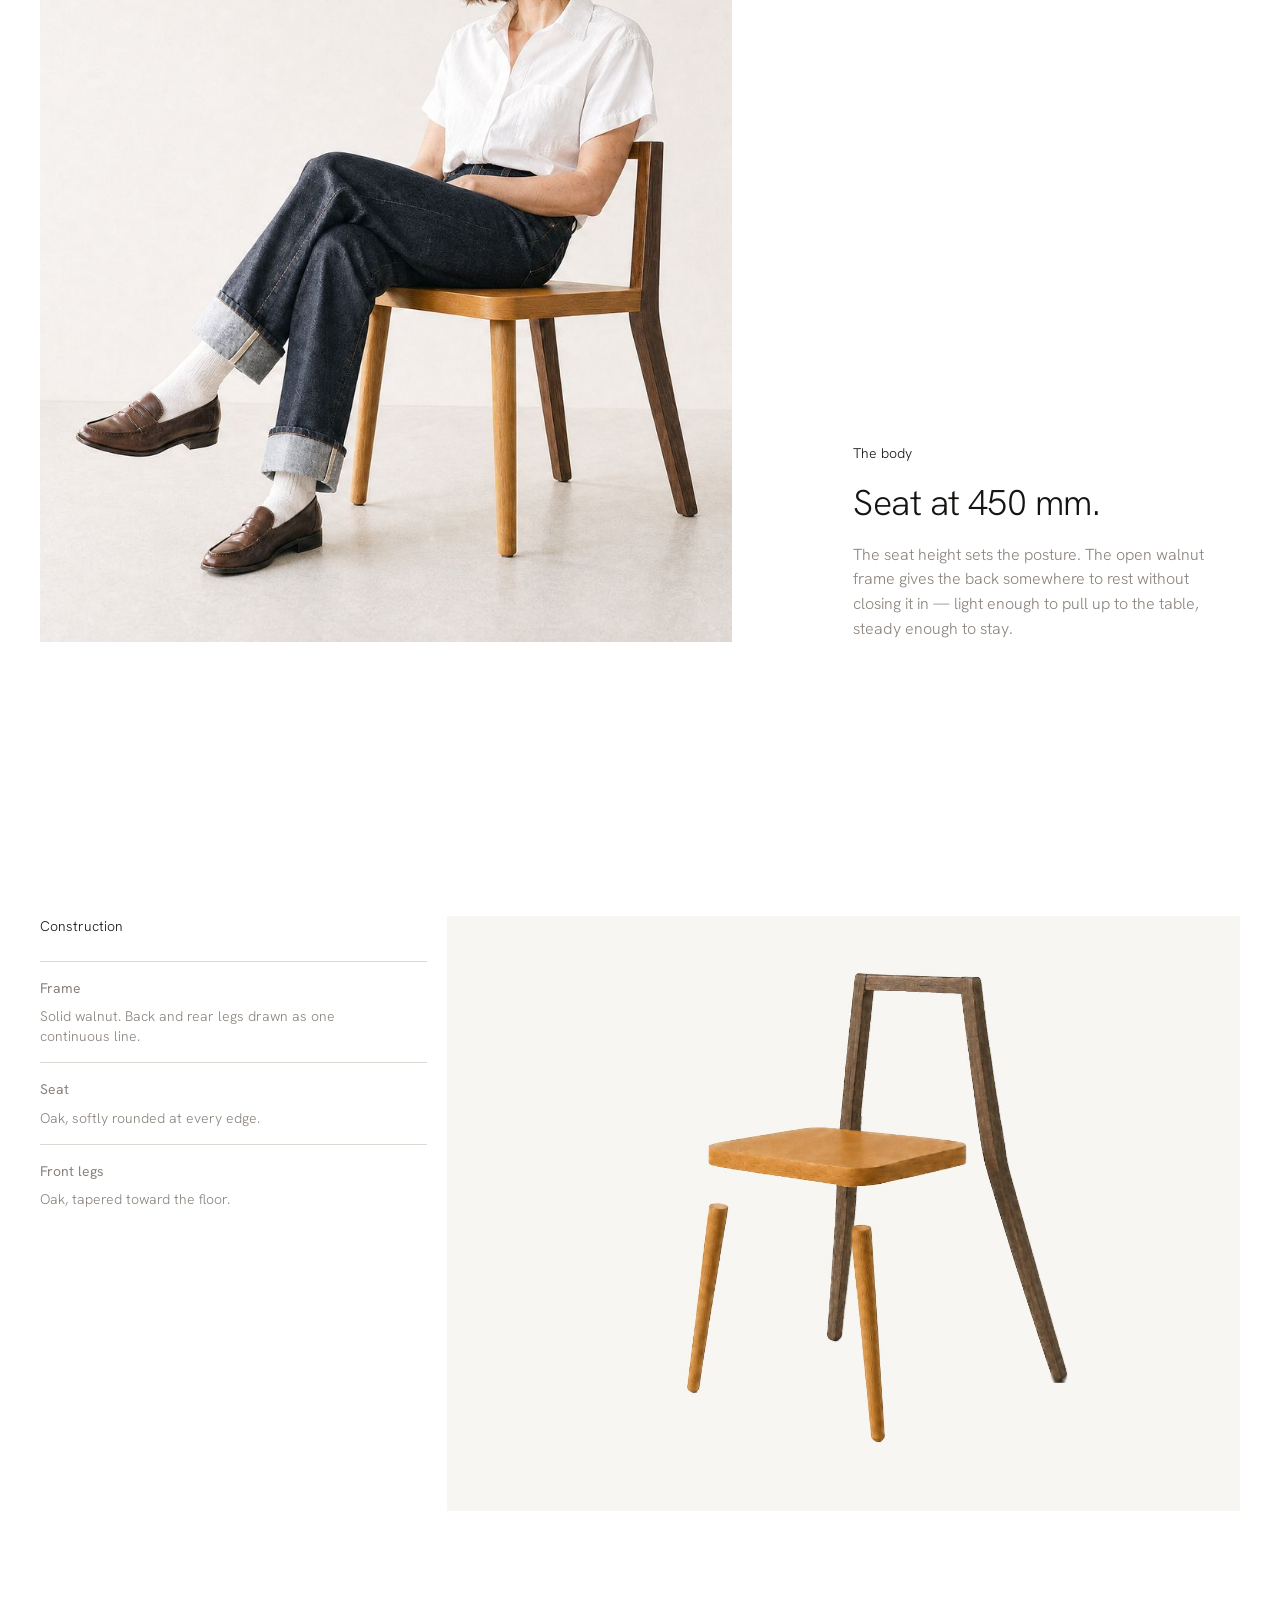
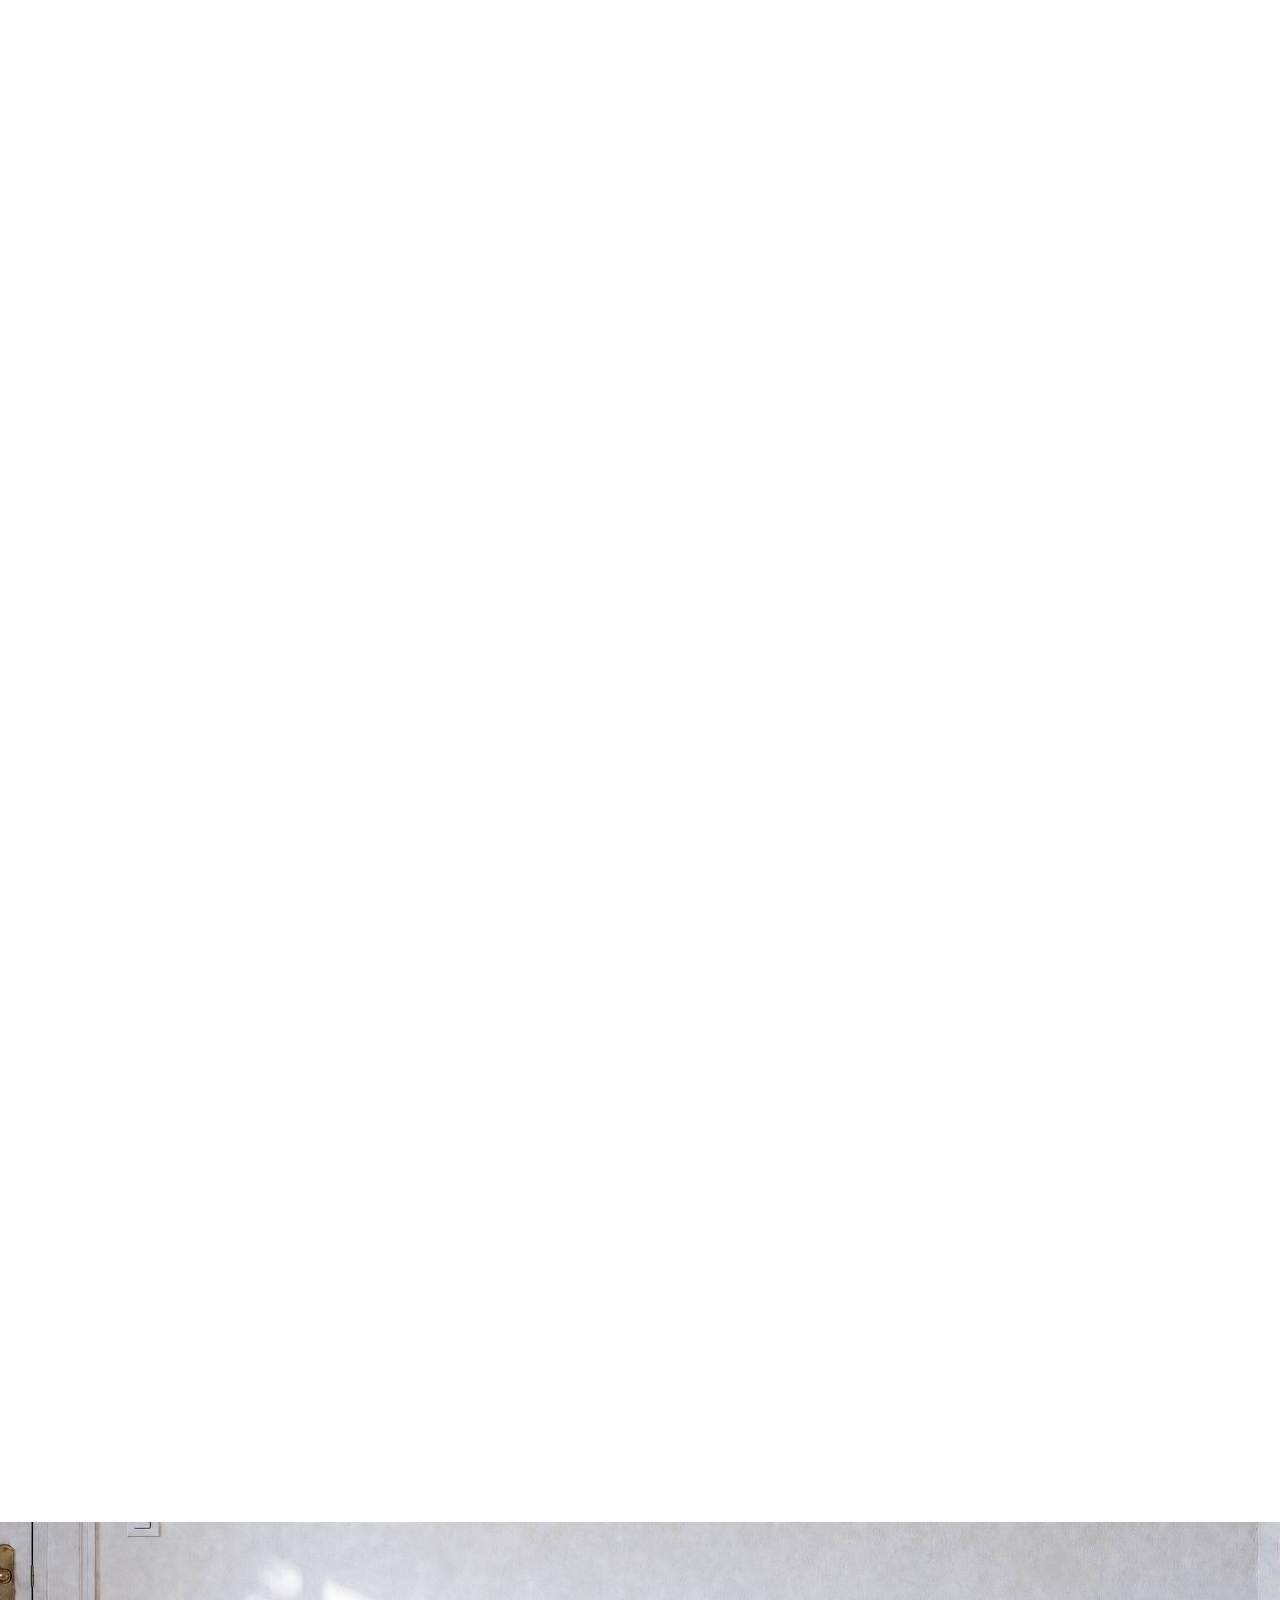
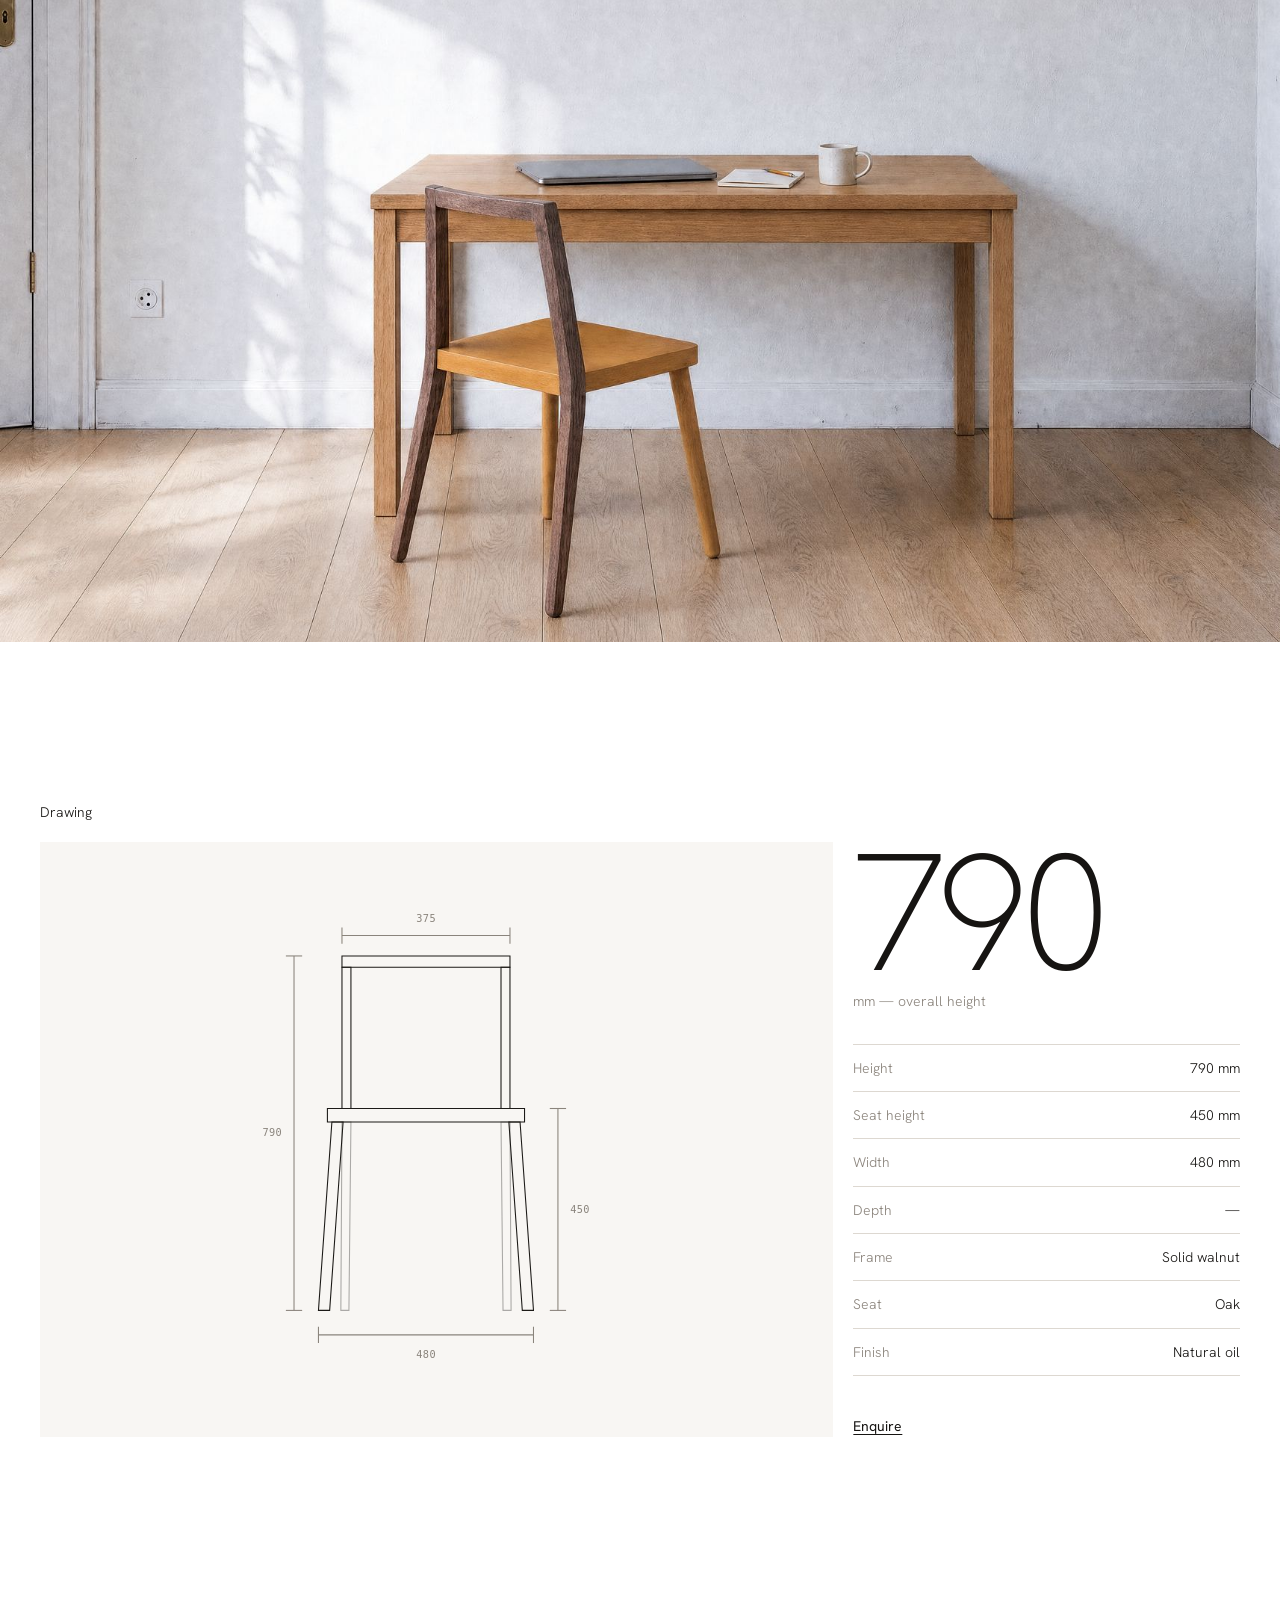
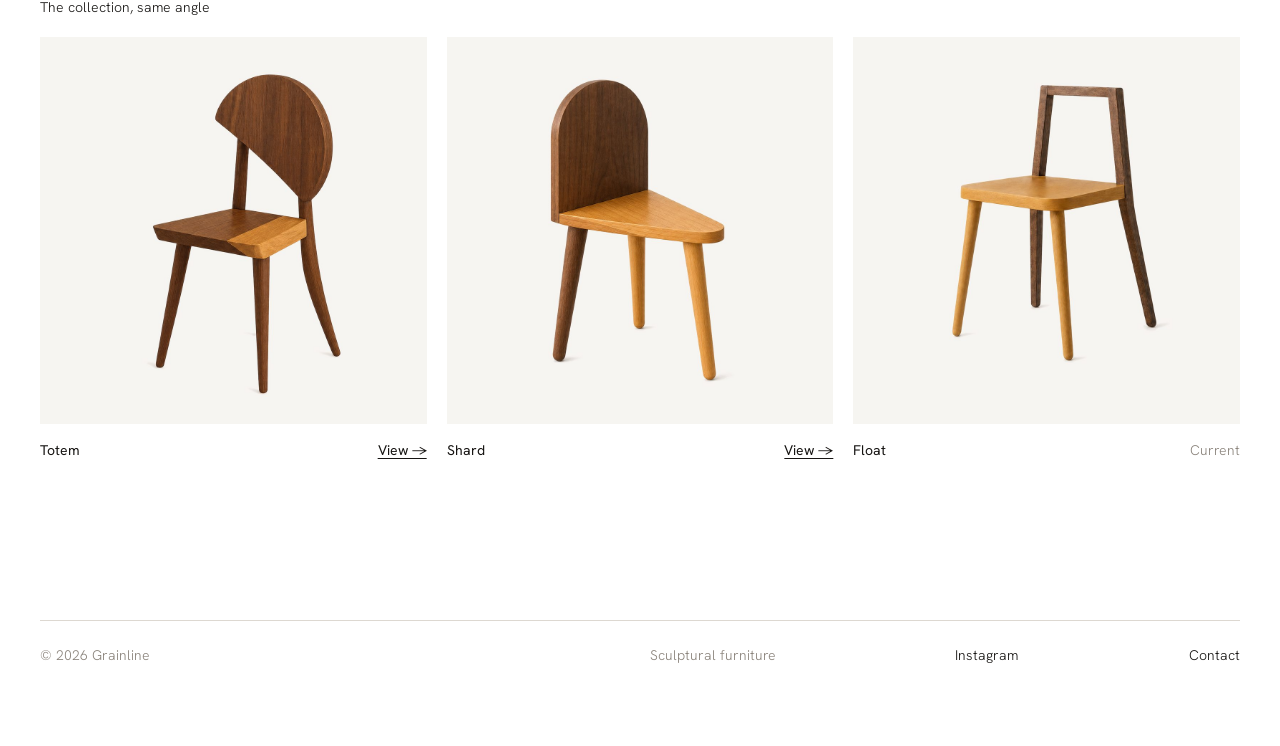
==== commit f9f8534e: "Grainline #6 Edits to the exploded view" ====
--- a/float.html
+++ b/float.html
@@ -10,7 +10,7 @@
 <link rel="preconnect" href="https://fonts.gstatic.com" crossorigin>
 <link href="https://fonts.googleapis.com/css2?family=DM+Mono&family=Hanken+Grotesk:wght@200;300;400&display=swap" rel="stylesheet">
 <script>(function(){var d=document.documentElement;if(!matchMedia("(prefers-reduced-motion: reduce)").matches){d.classList.add("rv");setTimeout(function(){if(!window.__rv)d.classList.remove("rv")},2500)}})();</script>
-<link rel="stylesheet" href="css/style.css?v=18">
+<link rel="stylesheet" href="css/style.css?v=19">
 </head>
 <body>
 <header class="nav grid">
@@ -64,16 +64,18 @@
 
   <section class="construction" data-construction>
     <div class="construction__stick grid">
-      <div class="construction__label">Construction</div>
+      <div class="construction__copy">
+        <div class="construction__label">Construction</div>
+        <div class="parts"><div data-pieces="0"><span class="strong">Frame</span><p>Solid walnut. Back and rear legs drawn as one continuous line.</p></div><div data-pieces="1"><span class="strong">Seat</span><p>Oak, softly rounded at every edge.</p></div><div data-pieces="2,3"><span class="strong">Front legs</span><p>Oak, tapered toward the floor.</p></div></div>
+      </div>
       <div class="construction__tile" role="img" aria-label="Float assembling from its parts as you scroll">
-        <img class="exploded" src="assets/renders/float-exploded.jpg?v=18" alt="">
-        <img class="piece" src="assets/parts/float-0.png?v=18" alt="" data-dx="0.834" data-dy="1.992" data-sx="0.9345" data-sy="0.9345" style="left:37.031%;top:9.167%;width:34.375%;height:69.236%;z-index:3"><img class="piece" src="assets/parts/float-1.png?v=18" alt="" data-dx="1.213" data-dy="-5.798" data-sx="1.0862" data-sy="1.0862" style="left:35.078%;top:47.986%;width:4.258%;height:32.431%;z-index:1"><img class="piece" src="assets/parts/float-2.png?v=18" alt="" data-dx="0.288" data-dy="-6.784" data-sx="1.0304" data-sy="1.0304" style="left:50.391%;top:51.528%;width:3.75%;height:37.222%;z-index:1"><img class="piece" src="assets/parts/float-3.png?v=18" alt="" data-dx="0.417" data-dy="2.5" data-sx="0.86" data-sy="0.94" style="left:37.031%;top:9.167%;width:34.375%;height:69.236%;z-index:2">
-        <img class="assembled" src="assets/renders/float-three-quarter.jpg" alt="">
+        <div class="construction__frame">
+          <img class="exploded" src="assets/renders/float-exploded.jpg?v=19" alt="">
+          <img class="piece" src="assets/parts/float-3.png?v=19" alt="" data-dx="0.417" data-dy="2.5" data-sx="0.86" data-sy="0.94" style="left:37.031%;top:9.167%;width:34.375%;height:69.236%;z-index:2"><img class="piece" src="assets/parts/float-0.png?v=19" alt="" data-dx="0.834" data-dy="1.992" data-sx="0.9345" data-sy="0.9345" style="left:37.031%;top:9.167%;width:34.375%;height:69.236%;z-index:3"><img class="piece" src="assets/parts/float-1.png?v=19" alt="" data-dx="1.213" data-dy="-5.798" data-sx="1.0862" data-sy="1.0862" style="left:35.078%;top:47.986%;width:4.258%;height:32.431%;z-index:1"><img class="piece" src="assets/parts/float-2.png?v=19" alt="" data-dx="0.288" data-dy="-6.784" data-sx="1.0304" data-sy="1.0304" style="left:50.391%;top:51.528%;width:3.75%;height:37.222%;z-index:1">
+          <img class="assembled" src="assets/renders/float-three-quarter.jpg" alt="">
+        </div>
       </div>
     </div>
-  </section>
-  <section class="section section--tight grid">
-    <div class="parts"><div><span class="strong">Frame</span><p>Solid walnut. Back and rear legs drawn as one continuous line.</p></div><div><span class="strong">Seat</span><p>Oak, softly rounded at every edge.</p></div><div><span class="strong">Front legs</span><p>Oak, tapered toward the floor.</p></div></div>
   </section>
 
   <figure class="bleed"><img src="assets/lifestyle/float-desk.jpg" alt="Float at a desk in a sunlit room" loading="lazy"></figure>
@@ -112,10 +114,10 @@
   <a href="#">Instagram</a>
   <a href="#">Contact</a>
 </footer>
-<script src="js/reveal.js?v=18" defer></script>
-<script src="js/smooth.js?v=18" defer></script>
-<script src="js/menu.js?v=18" defer></script>
-<script src="js/viewer.js?v=18" defer></script>
-<script src="js/construction.js?v=18" defer></script>
+<script src="js/reveal.js?v=19" defer></script>
+<script src="js/smooth.js?v=19" defer></script>
+<script src="js/menu.js?v=19" defer></script>
+<script src="js/viewer.js?v=19" defer></script>
+<script src="js/construction.js?v=19" defer></script>
 </body>
 </html>
--- a/css/style.css
+++ b/css/style.css
@@ -168,19 +168,25 @@
 .person__img { grid-column: 1 / 8; aspect-ratio: 4 / 5; object-fit: cover; width: 100%; background: var(--cream); }
 .person__text { grid-column: 9 / 13; align-self: end; display: flex; flex-direction: column; gap: 20px; }
 
-/* Construction: the section pins while the parts travel into place. */
+/* Construction: the section pins while the parts travel into place.
+   Copy in columns 1–4, the chair in a 4:3 tile across columns 5–12. */
 .construction { height: 240vh; margin-top: var(--section); }
-.construction__stick { position: sticky; top: 76px; height: calc(100vh - 76px); align-content: center; }
-.construction__label { grid-column: 1 / -1; margin-bottom: 20px; }
-.construction__tile { grid-column: 1 / -1; justify-self: center; position: relative; aspect-ratio: 16 / 9;
-  width: min(100%, calc((100vh - 76px - 120px) * 16 / 9)); background: #F7F6F2; overflow: hidden; }
-.construction__tile img { position: absolute; inset: 0; width: 100%; height: 100%; object-fit: cover; }
-.construction__tile img.piece { inset: auto; object-fit: fill; transform-origin: 0 0; will-change: transform; }
-.construction__tile .assembled { opacity: 0; z-index: 10; }
-.section--tight { padding-top: 40px; }
-.parts { grid-column: 1 / -1; display: grid; grid-template-columns: repeat(3, 1fr); column-gap: var(--g); margin-top: 20px; }
-.parts div { border-top: 1px solid var(--rule); padding-top: 16px; display: flex; flex-direction: column; gap: 8px; }
+.construction__stick { position: sticky; top: 76px; height: calc(100vh - 76px); align-content: center; align-items: start; }
+.construction__copy { grid-column: 1 / span 4; }
+.construction__label { margin-bottom: 24px; }
+.construction__tile { grid-column: 5 / -1; position: relative; aspect-ratio: 4 / 3;
+  width: min(100%, calc((100vh - 76px - 80px) * 4 / 3)); background: #F7F6F2; overflow: hidden; }
+/* The 16:9 render frame, centred in the tile; the empty sides fall outside the crop. */
+.construction__frame { position: absolute; top: 0; left: 50%; height: 100%; aspect-ratio: 16 / 9; transform: translateX(-50%); }
+.construction__frame img { position: absolute; inset: 0; width: 100%; height: 100%; object-fit: cover; }
+.construction__frame img.piece { inset: auto; object-fit: fill; transform-origin: 0 0; will-change: transform; }
+.construction__frame .assembled { opacity: 0; z-index: 10; }
+.parts { display: flex; flex-direction: column; gap: 8px; }
+.parts > div { border-top: 1px solid var(--rule); padding-top: 16px; padding-bottom: 8px; display: flex; flex-direction: column; gap: 8px; }
 .parts p { color: var(--muted); max-width: 360px; }
+/* Each part name starts grey and turns ink as its piece lands. */
+.parts .strong { color: var(--muted); transition: color .5s ease; }
+.parts > .is-set .strong { color: var(--ink); }
 
 .drawing__label { grid-column: 1 / -1; margin-bottom: 20px; }
 .drawing__tile { grid-column: 1 / 9; aspect-ratio: 4 / 3; background: var(--cream); display: flex; align-items: center; justify-content: center; }
@@ -228,7 +234,9 @@
   .viewer__name { font-size: 64px; }
   .viewer__tile .views { bottom: auto; top: 26px; right: 20px; gap: 12px; }
   .viewer__meta { display: none; }
-  .parts { grid-template-columns: 1fr; row-gap: 20px; }
+  .construction__copy, .construction__tile { grid-column: 1 / -1; }
+  .construction__tile { width: 100%; margin-top: 24px; }
+  .parts > div { padding-top: 10px; padding-bottom: 2px; gap: 4px; }
   .compare__item { margin-bottom: 32px; }
   .values li { flex-direction: column; align-items: flex-start; gap: 8px; }
   .footer > * { grid-column: 1 / -1 !important; justify-self: start !important; margin-bottom: 6px; }
@@ -249,8 +257,9 @@
   .viewer__stick { position: static; height: 80vh; }
   .construction { height: auto; }
   .construction__stick { position: static; height: auto; }
-  .construction__tile .exploded, .construction__tile .piece { display: none; }
-  .construction__tile .assembled { opacity: 1; }
+  .construction__frame .exploded, .construction__frame .piece { display: none; }
+  .construction__frame .assembled { opacity: 1; }
+  .parts .strong { color: var(--ink); }
 }
 
 
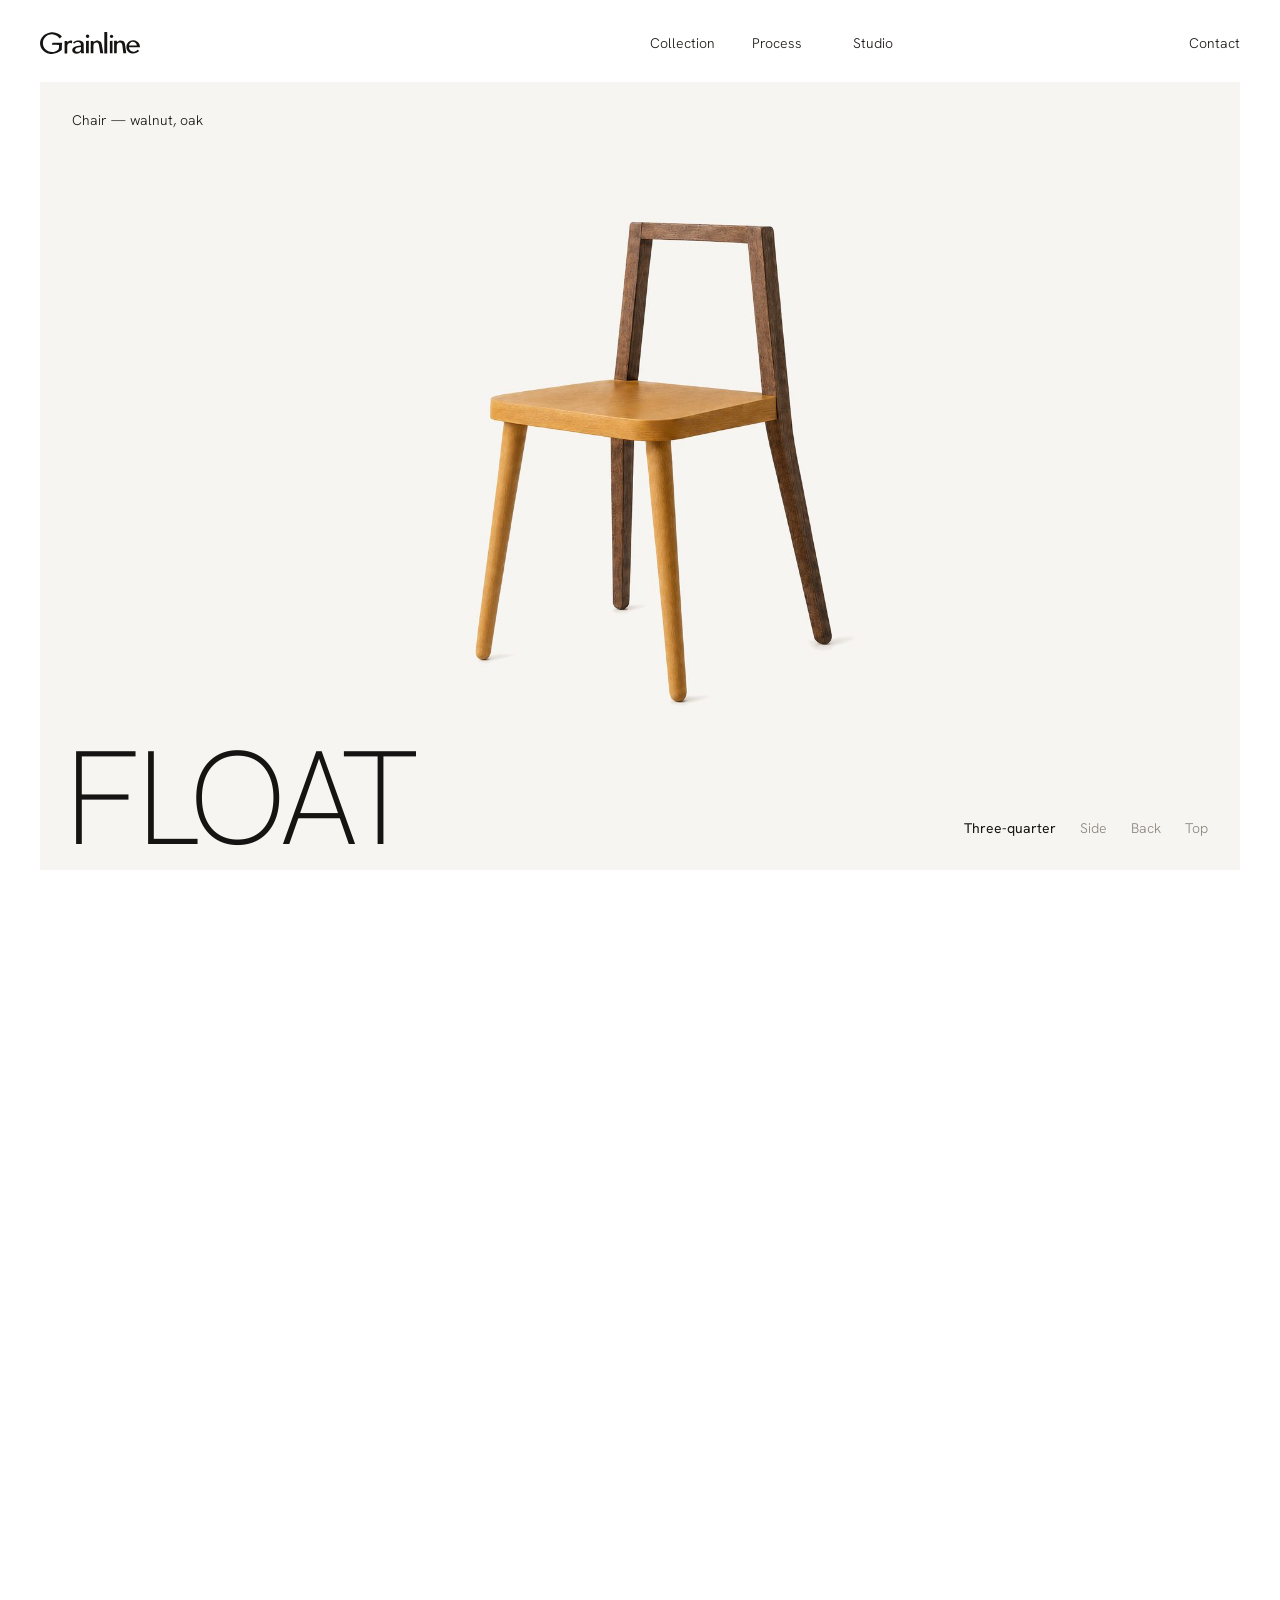
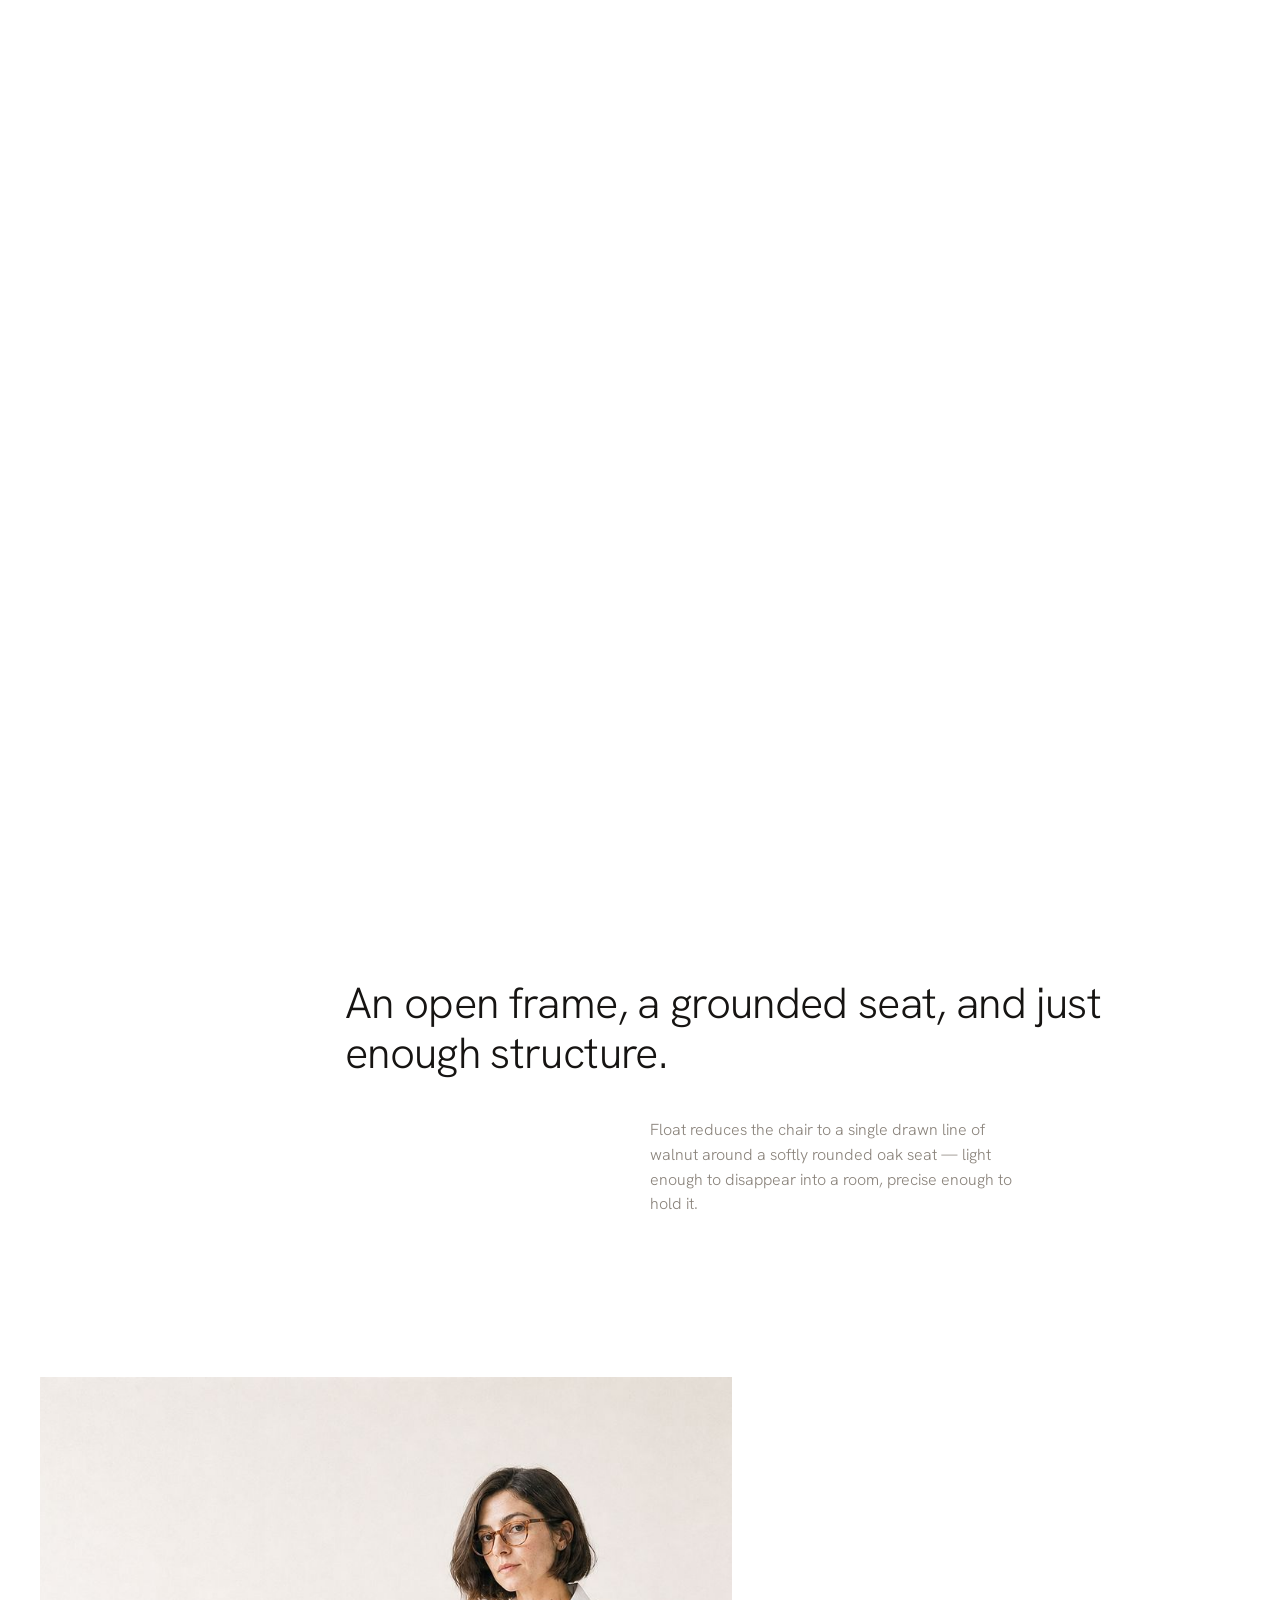
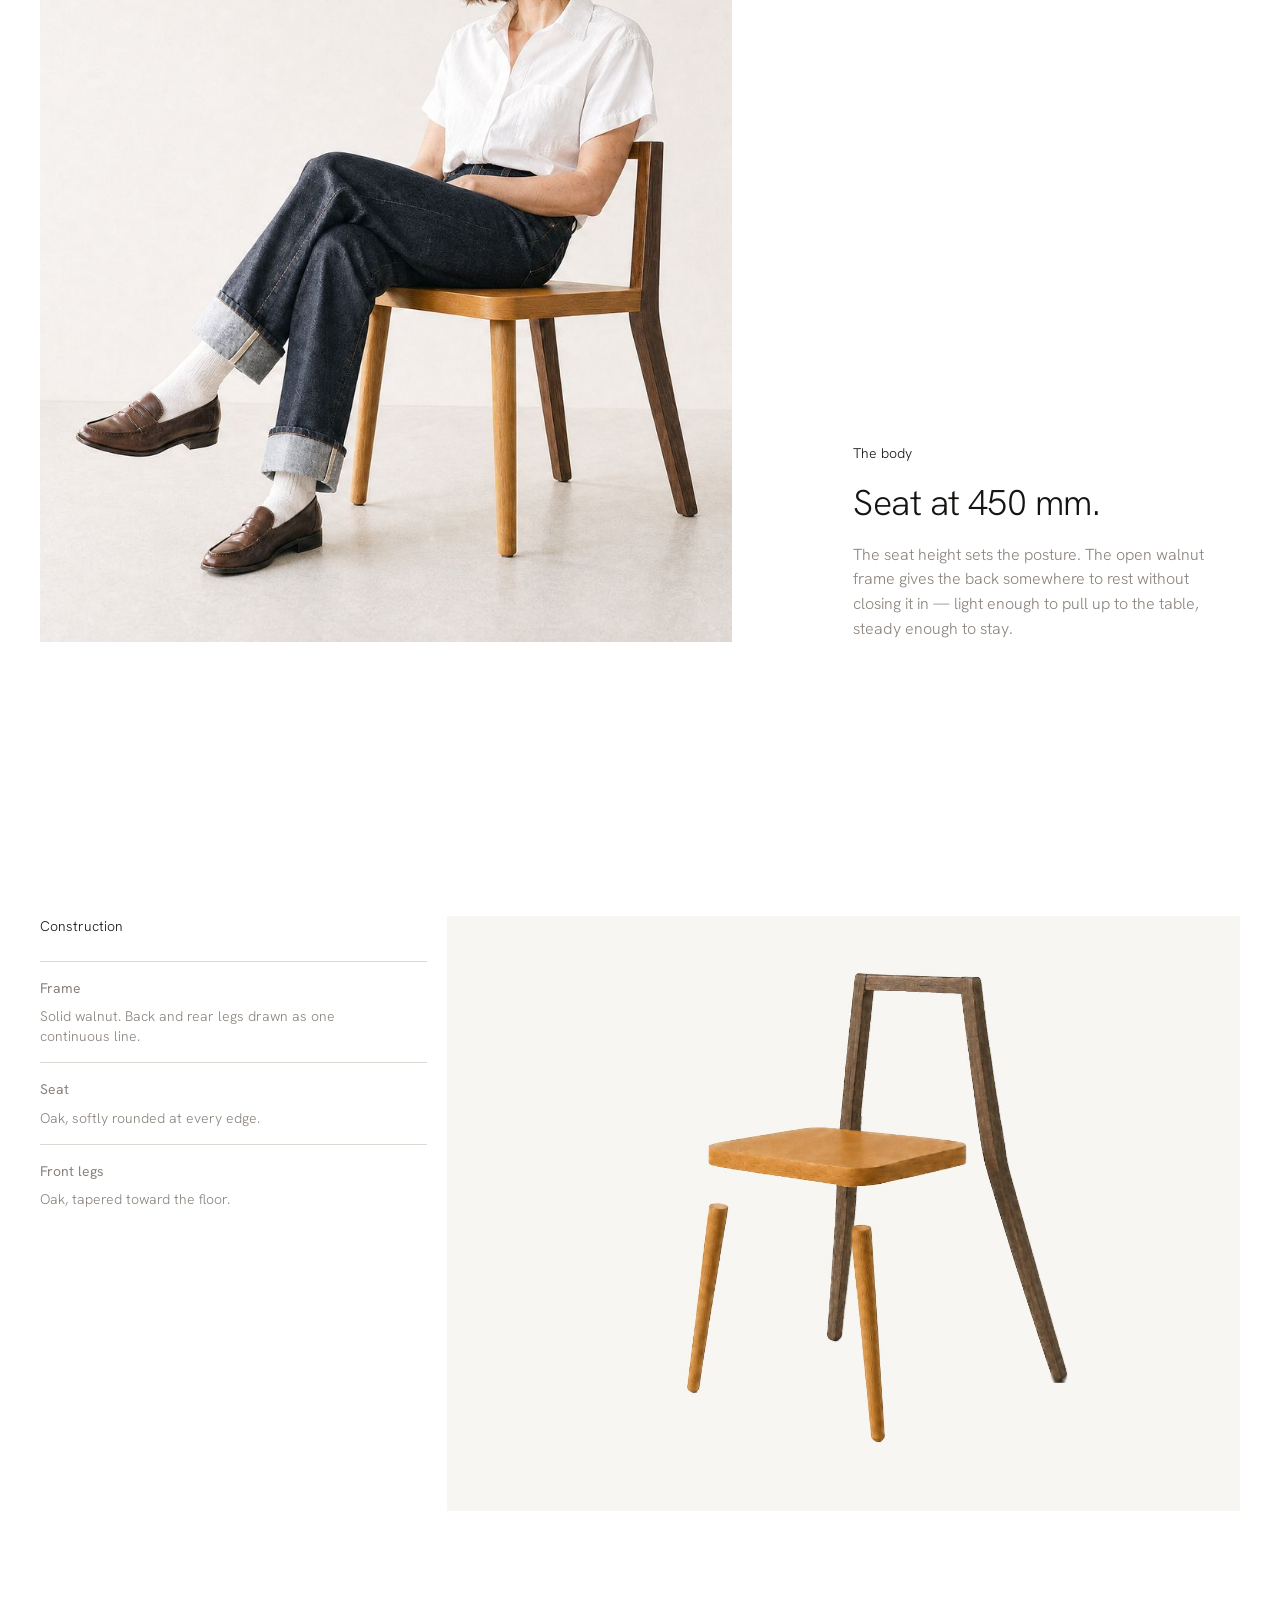
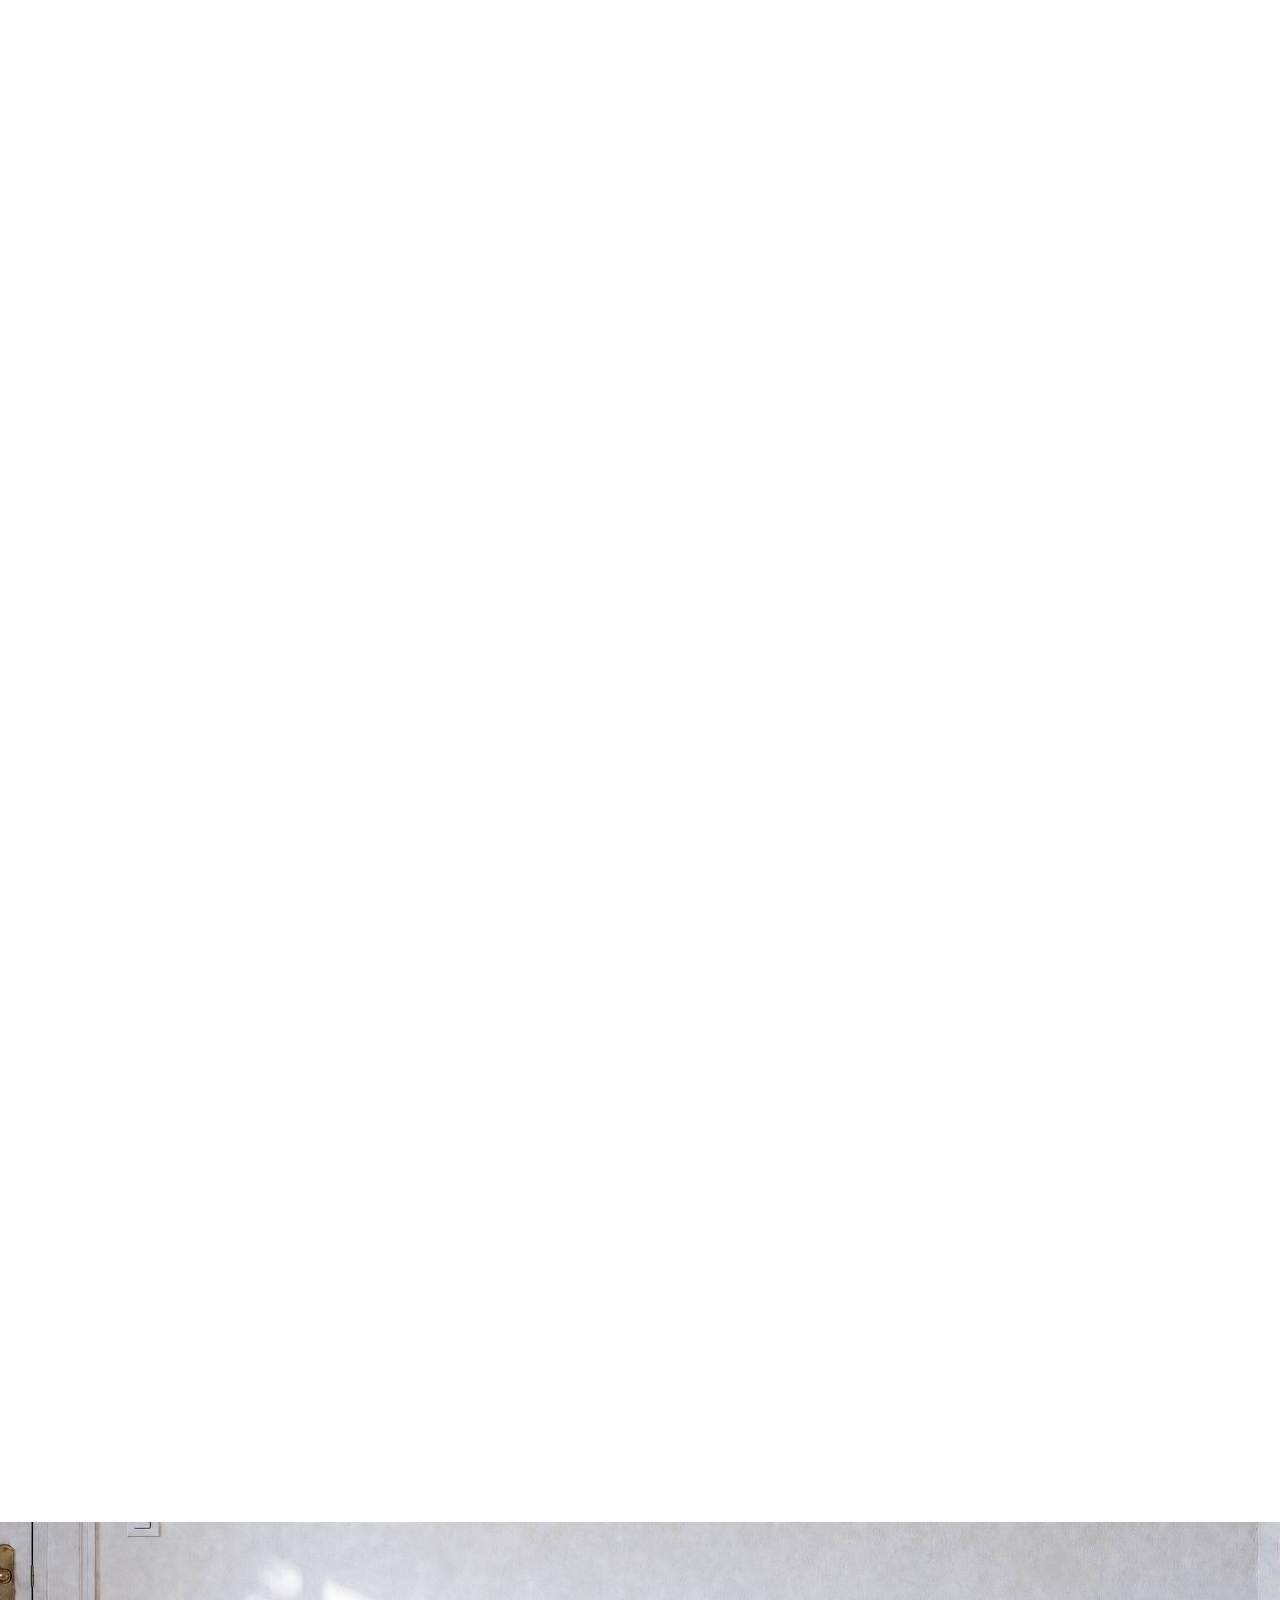
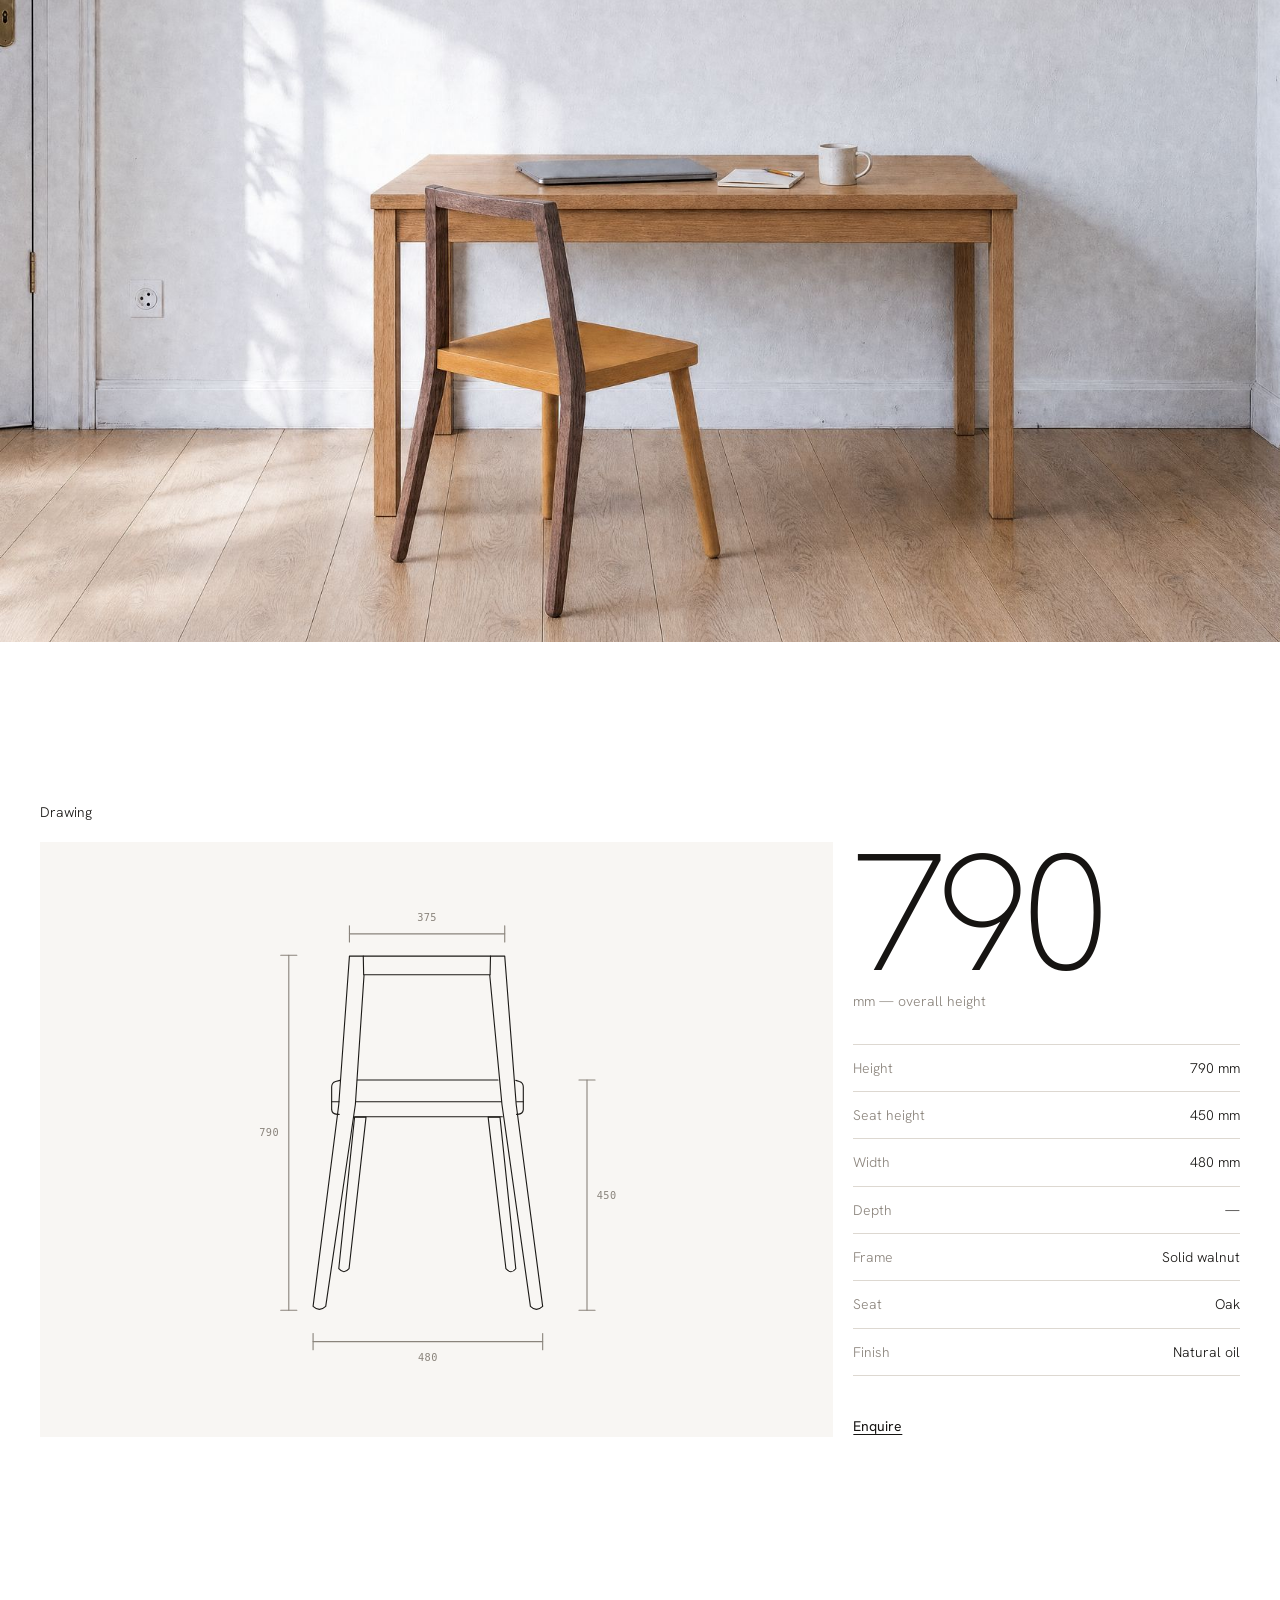
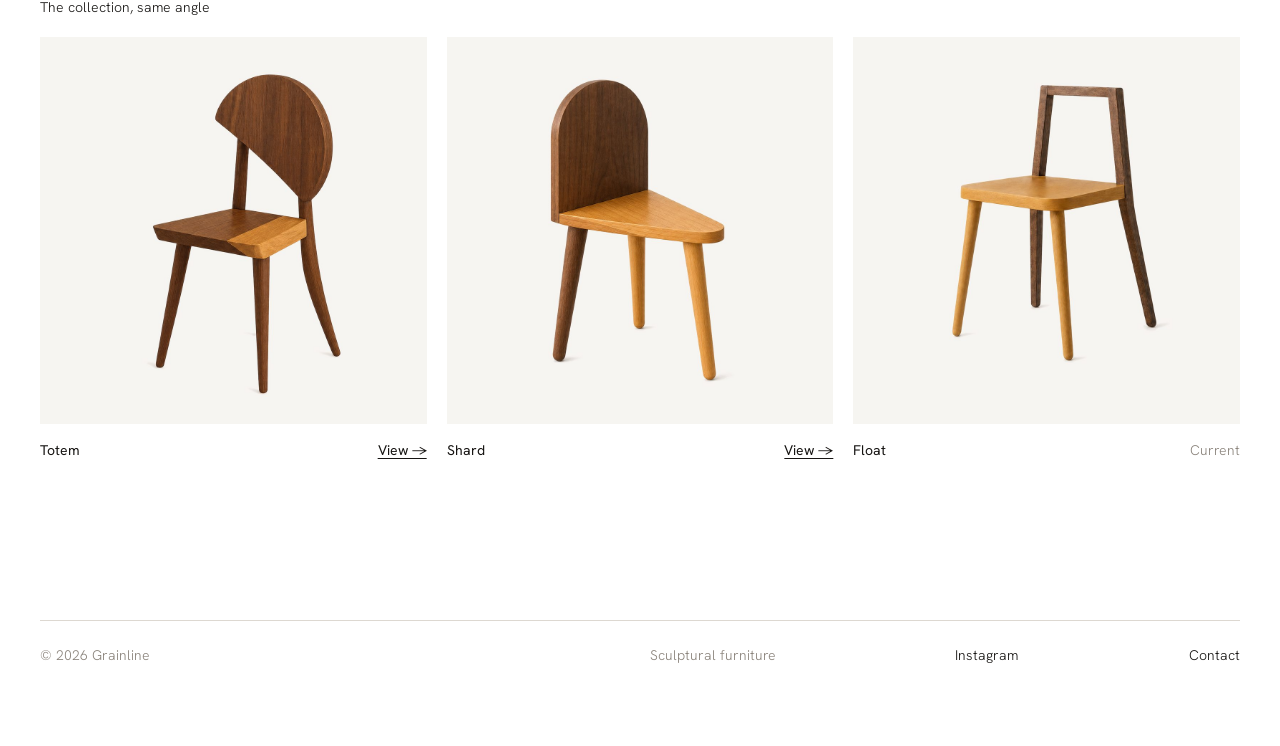
==== commit df92c179: "Schematic Fixes" ====
--- a/float.html
+++ b/float.html
@@ -10,7 +10,7 @@
 <link rel="preconnect" href="https://fonts.gstatic.com" crossorigin>
 <link href="https://fonts.googleapis.com/css2?family=DM+Mono&family=Hanken+Grotesk:wght@200;300;400&display=swap" rel="stylesheet">
 <script>(function(){var d=document.documentElement;if(!matchMedia("(prefers-reduced-motion: reduce)").matches){d.classList.add("rv");setTimeout(function(){if(!window.__rv)d.classList.remove("rv")},2500)}})();</script>
-<link rel="stylesheet" href="css/style.css?v=19">
+<link rel="stylesheet" href="css/style.css?v=26">
 </head>
 <body>
 <header class="nav grid">
@@ -70,8 +70,8 @@
       </div>
       <div class="construction__tile" role="img" aria-label="Float assembling from its parts as you scroll">
         <div class="construction__frame">
-          <img class="exploded" src="assets/renders/float-exploded.jpg?v=19" alt="">
-          <img class="piece" src="assets/parts/float-3.png?v=19" alt="" data-dx="0.417" data-dy="2.5" data-sx="0.86" data-sy="0.94" style="left:37.031%;top:9.167%;width:34.375%;height:69.236%;z-index:2"><img class="piece" src="assets/parts/float-0.png?v=19" alt="" data-dx="0.834" data-dy="1.992" data-sx="0.9345" data-sy="0.9345" style="left:37.031%;top:9.167%;width:34.375%;height:69.236%;z-index:3"><img class="piece" src="assets/parts/float-1.png?v=19" alt="" data-dx="1.213" data-dy="-5.798" data-sx="1.0862" data-sy="1.0862" style="left:35.078%;top:47.986%;width:4.258%;height:32.431%;z-index:1"><img class="piece" src="assets/parts/float-2.png?v=19" alt="" data-dx="0.288" data-dy="-6.784" data-sx="1.0304" data-sy="1.0304" style="left:50.391%;top:51.528%;width:3.75%;height:37.222%;z-index:1">
+          <img class="exploded" src="assets/renders/float-exploded.jpg?v=26" alt="">
+          <img class="piece" src="assets/parts/float-3.png?v=26" alt="" data-dx="0.417" data-dy="2.5" data-sx="0.86" data-sy="0.94" style="left:37.031%;top:9.167%;width:34.375%;height:69.236%;z-index:2"><img class="piece" src="assets/parts/float-0.png?v=26" alt="" data-dx="0.834" data-dy="1.992" data-sx="0.9345" data-sy="0.9345" style="left:37.031%;top:9.167%;width:34.375%;height:69.236%;z-index:3"><img class="piece" src="assets/parts/float-1.png?v=26" alt="" data-dx="1.213" data-dy="-5.798" data-sx="1.0862" data-sy="1.0862" style="left:35.078%;top:47.986%;width:4.258%;height:32.431%;z-index:1"><img class="piece" src="assets/parts/float-2.png?v=26" alt="" data-dx="0.288" data-dy="-6.784" data-sx="1.0304" data-sy="1.0304" style="left:50.391%;top:51.528%;width:3.75%;height:37.222%;z-index:1">
           <img class="assembled" src="assets/renders/float-three-quarter.jpg" alt="">
         </div>
       </div>
@@ -82,7 +82,7 @@
 
   <section class="section grid">
     <div class="drawing__label">Drawing</div>
-    <div class="drawing__tile"><img src="assets/drawings/float.svg" alt="Float front elevation with dimensions"></div>
+    <div class="drawing__tile"><img src="assets/drawings/float.svg?v=26" alt="Float back elevation with dimensions"></div>
     <div class="specs">
       <div class="specs__big">790</div>
       <div class="specs__unit muted">mm — overall height</div>
@@ -114,10 +114,10 @@
   <a href="#">Instagram</a>
   <a href="#">Contact</a>
 </footer>
-<script src="js/reveal.js?v=19" defer></script>
-<script src="js/smooth.js?v=19" defer></script>
-<script src="js/menu.js?v=19" defer></script>
-<script src="js/viewer.js?v=19" defer></script>
-<script src="js/construction.js?v=19" defer></script>
+<script src="js/reveal.js?v=26" defer></script>
+<script src="js/smooth.js?v=26" defer></script>
+<script src="js/menu.js?v=26" defer></script>
+<script src="js/viewer.js?v=26" defer></script>
+<script src="js/construction.js?v=26" defer></script>
 </body>
 </html>
--- a/css/style.css
+++ b/css/style.css
@@ -87,12 +87,18 @@
 .lineup__img img { position: absolute; inset: 0; width: 100%; height: 100%; object-fit: cover; opacity: 0; transition: opacity .6s ease; }
 .lineup__img img.is-on { opacity: 1; }
 .lineup__label { display: flex; justify-content: space-between; padding: 14px 16px; background: var(--white); }
-.lineup__bar { grid-column: 1 / -1; display: flex; justify-content: space-between; margin-top: 16px; }
+.lineup__bar { grid-column: 1 / -1; display: flex; justify-content: space-between; margin-top: 16px; align-items: center; }
 
 .views { display: flex; gap: 24px; }
 .views button { color: var(--muted); transition: color .3s ease; }
 .views button.is-on { color: var(--ink); font-weight: 400; }
 .views button:hover { color: var(--ink); }
+/* Home: the view switcher as light pills */
+.lineup__bar .views { gap: 8px; }
+.lineup__bar .views button { padding: 6px 14px; border: 1px solid var(--rule); border-radius: 999px; line-height: 1.2;
+  transition: color .3s ease, background-color .3s ease, border-color .3s ease; }
+.lineup__bar .views button:hover { border-color: #C9C3BB; }
+.lineup__bar .views button.is-on { background: #EFEBE5; border-color: #EFEBE5; }
 
 /* ---------- home: from shape to object ---------- */
 .intro__label { grid-column: 1 / 4; padding-top: 14px; }
@@ -233,6 +239,11 @@
   .viewer { height: 200vh; }
   .viewer__name { font-size: 64px; }
   .viewer__tile .views { bottom: auto; top: 26px; right: 20px; gap: 12px; }
+  /* Phones: the tile is tall and narrow, so show the whole render at a fixed size
+     (chairs fill ~30% of the render's width) instead of cropping it to cover. */
+  .viewer__tile { background: #F6F5F1; }
+  .viewer__tile img { inset: auto; top: 50%; left: 50%; width: 260%; max-width: none; height: auto; object-fit: fill;
+    transform: translate(-50%, -50%) scale(var(--view-scale, 1)); }
   .viewer__meta { display: none; }
   .construction__copy, .construction__tile { grid-column: 1 / -1; }
   .construction__tile { width: 100%; margin-top: 24px; }
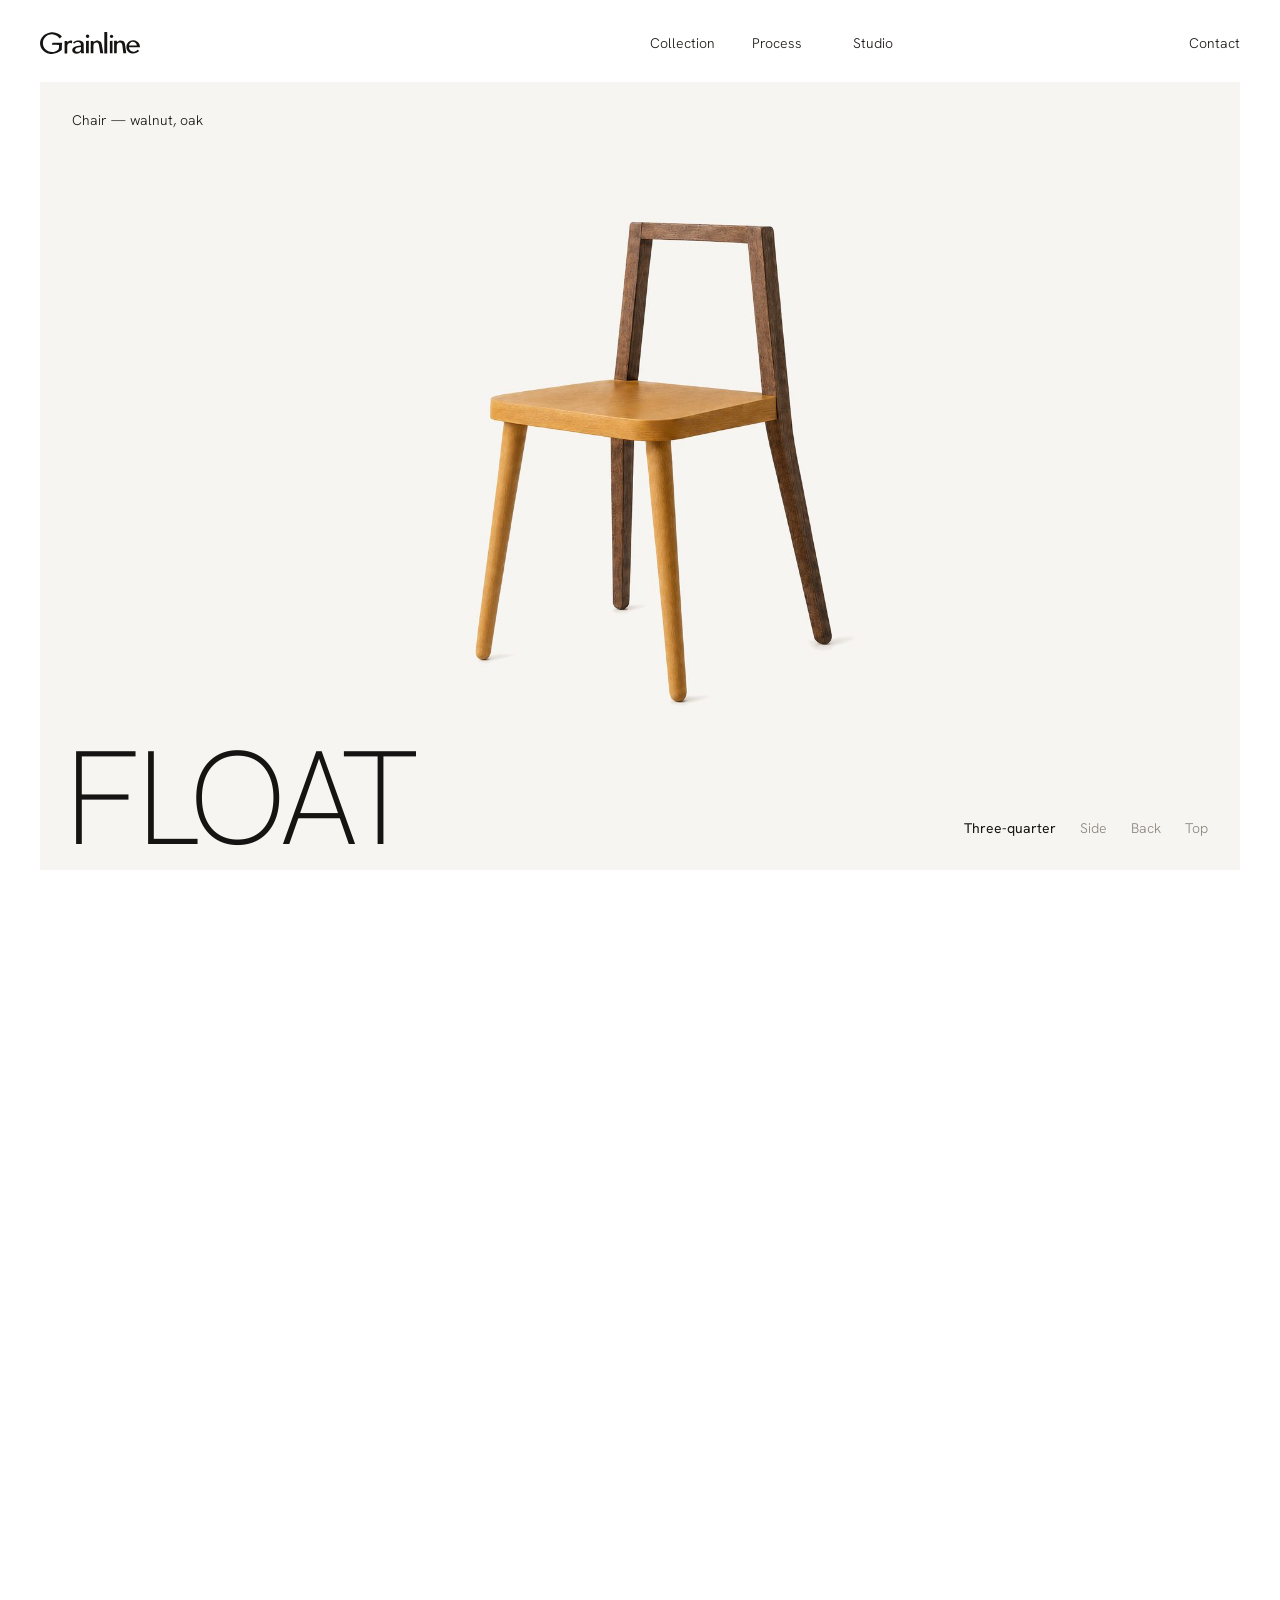
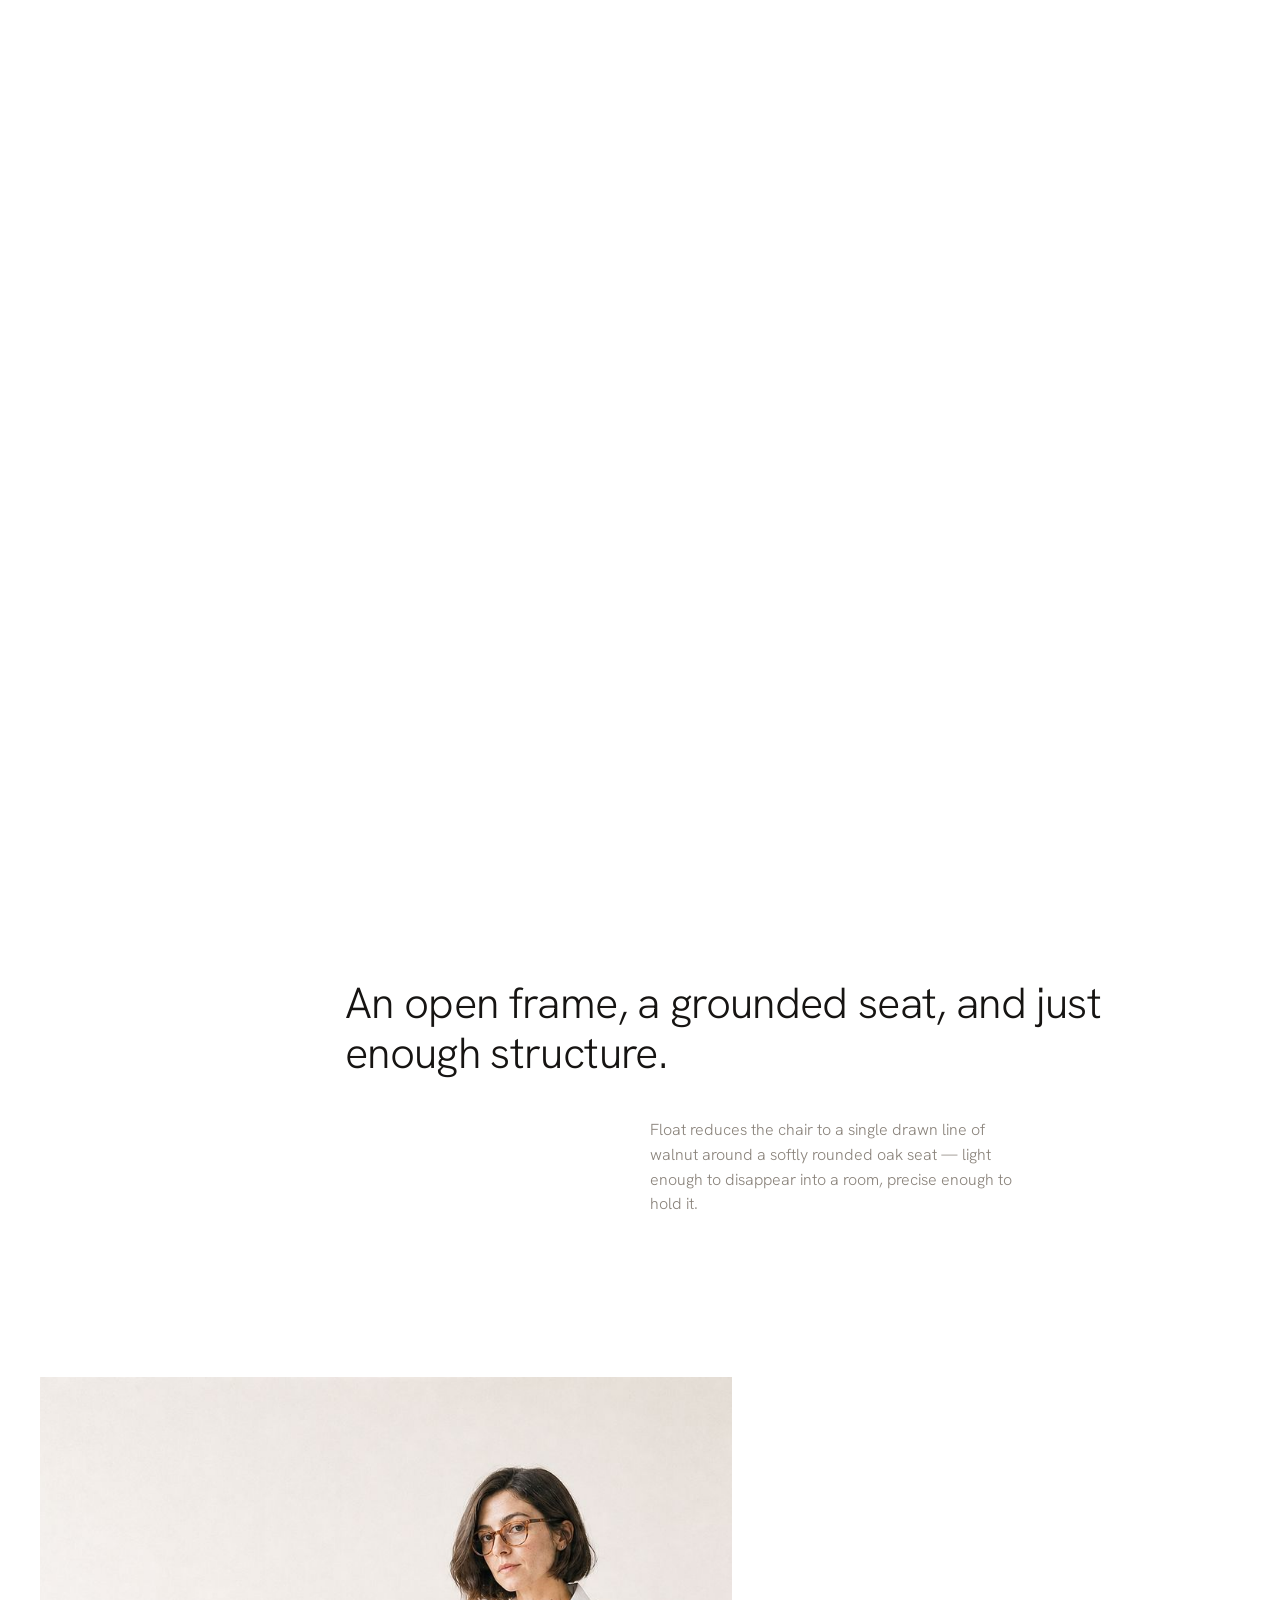
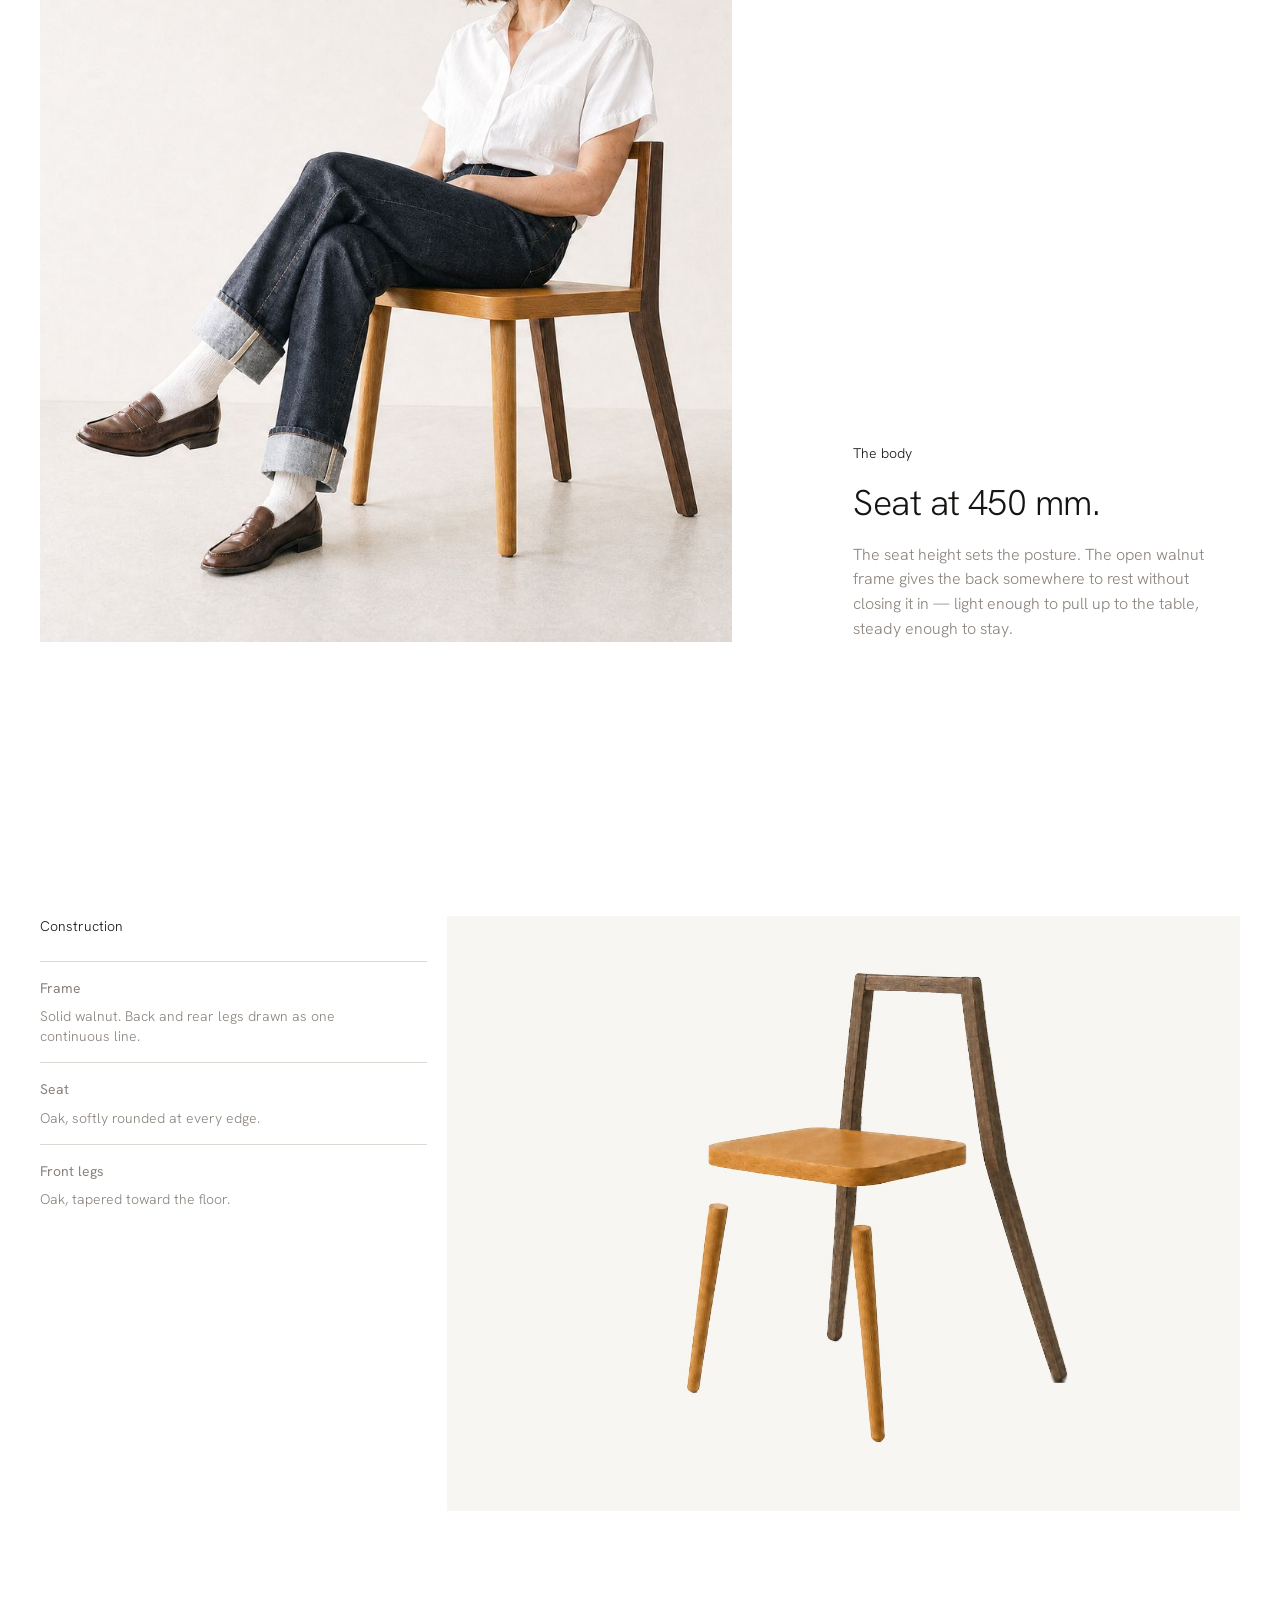
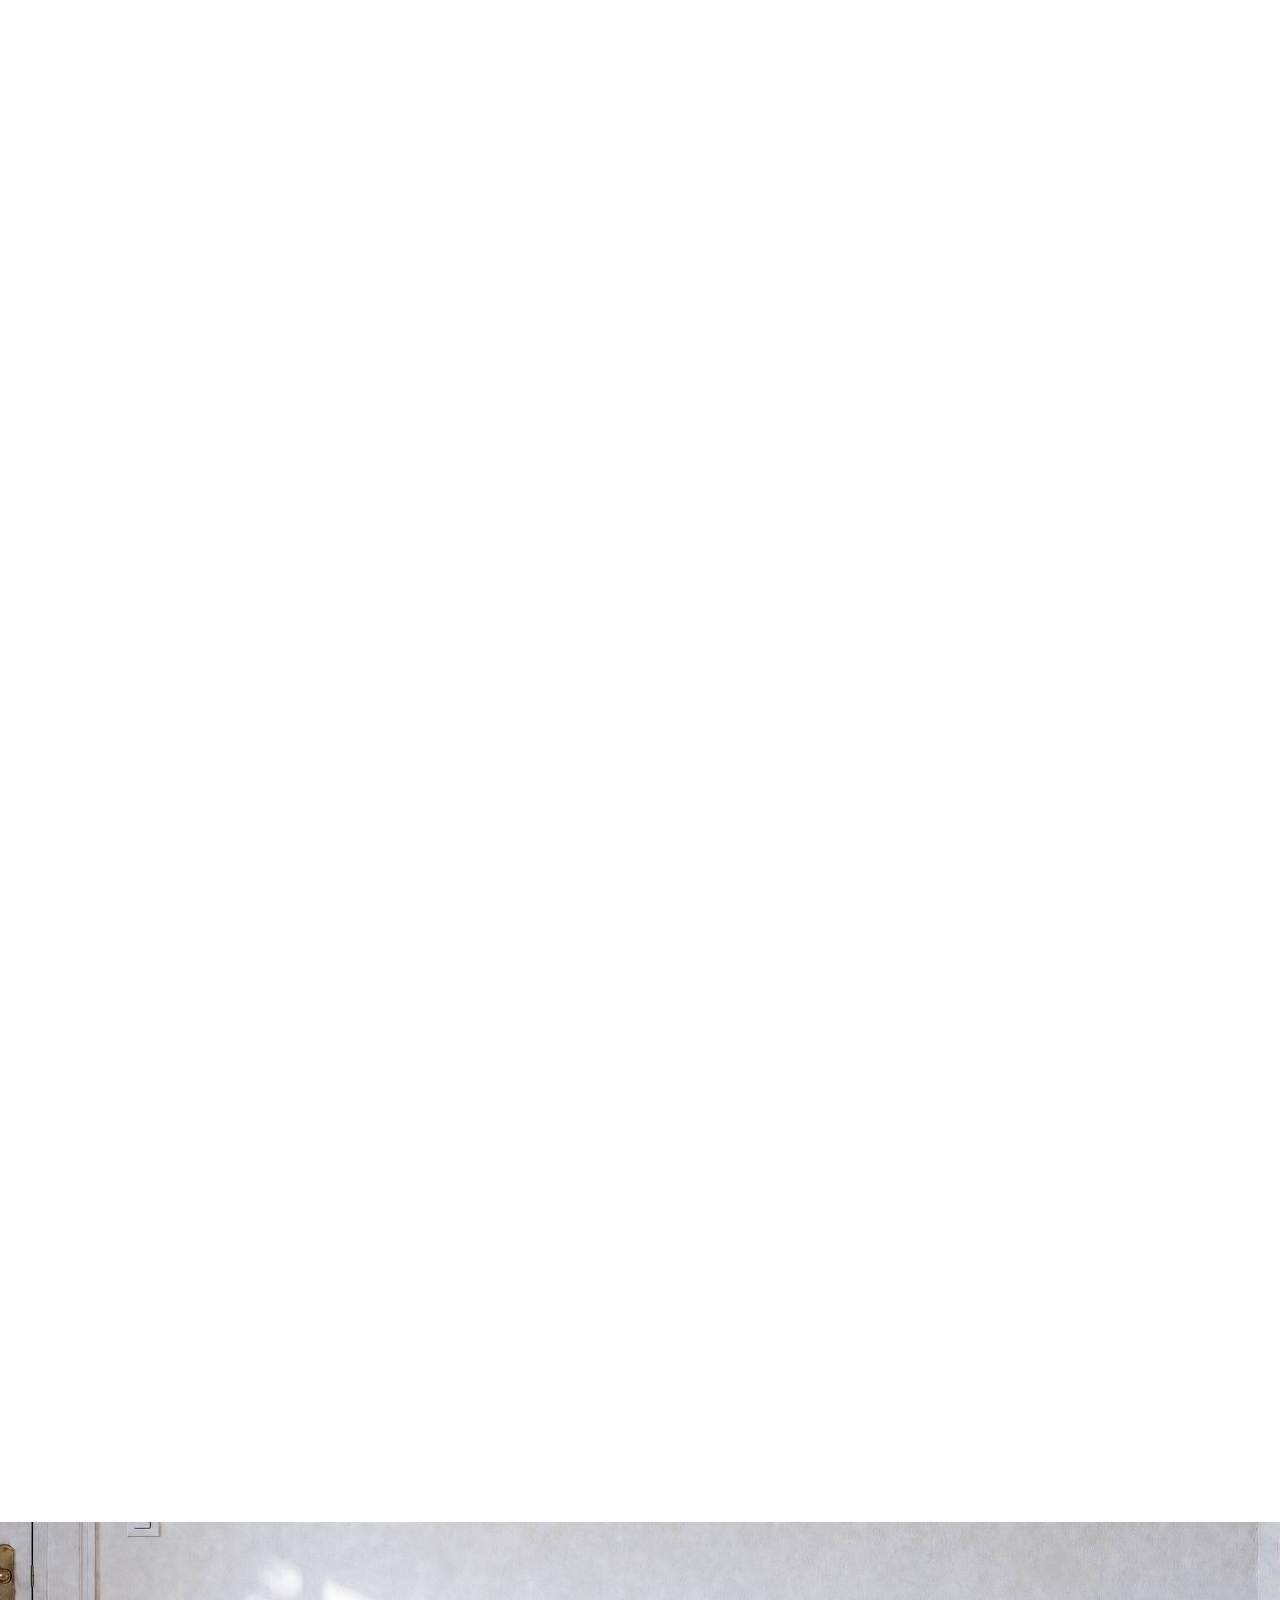
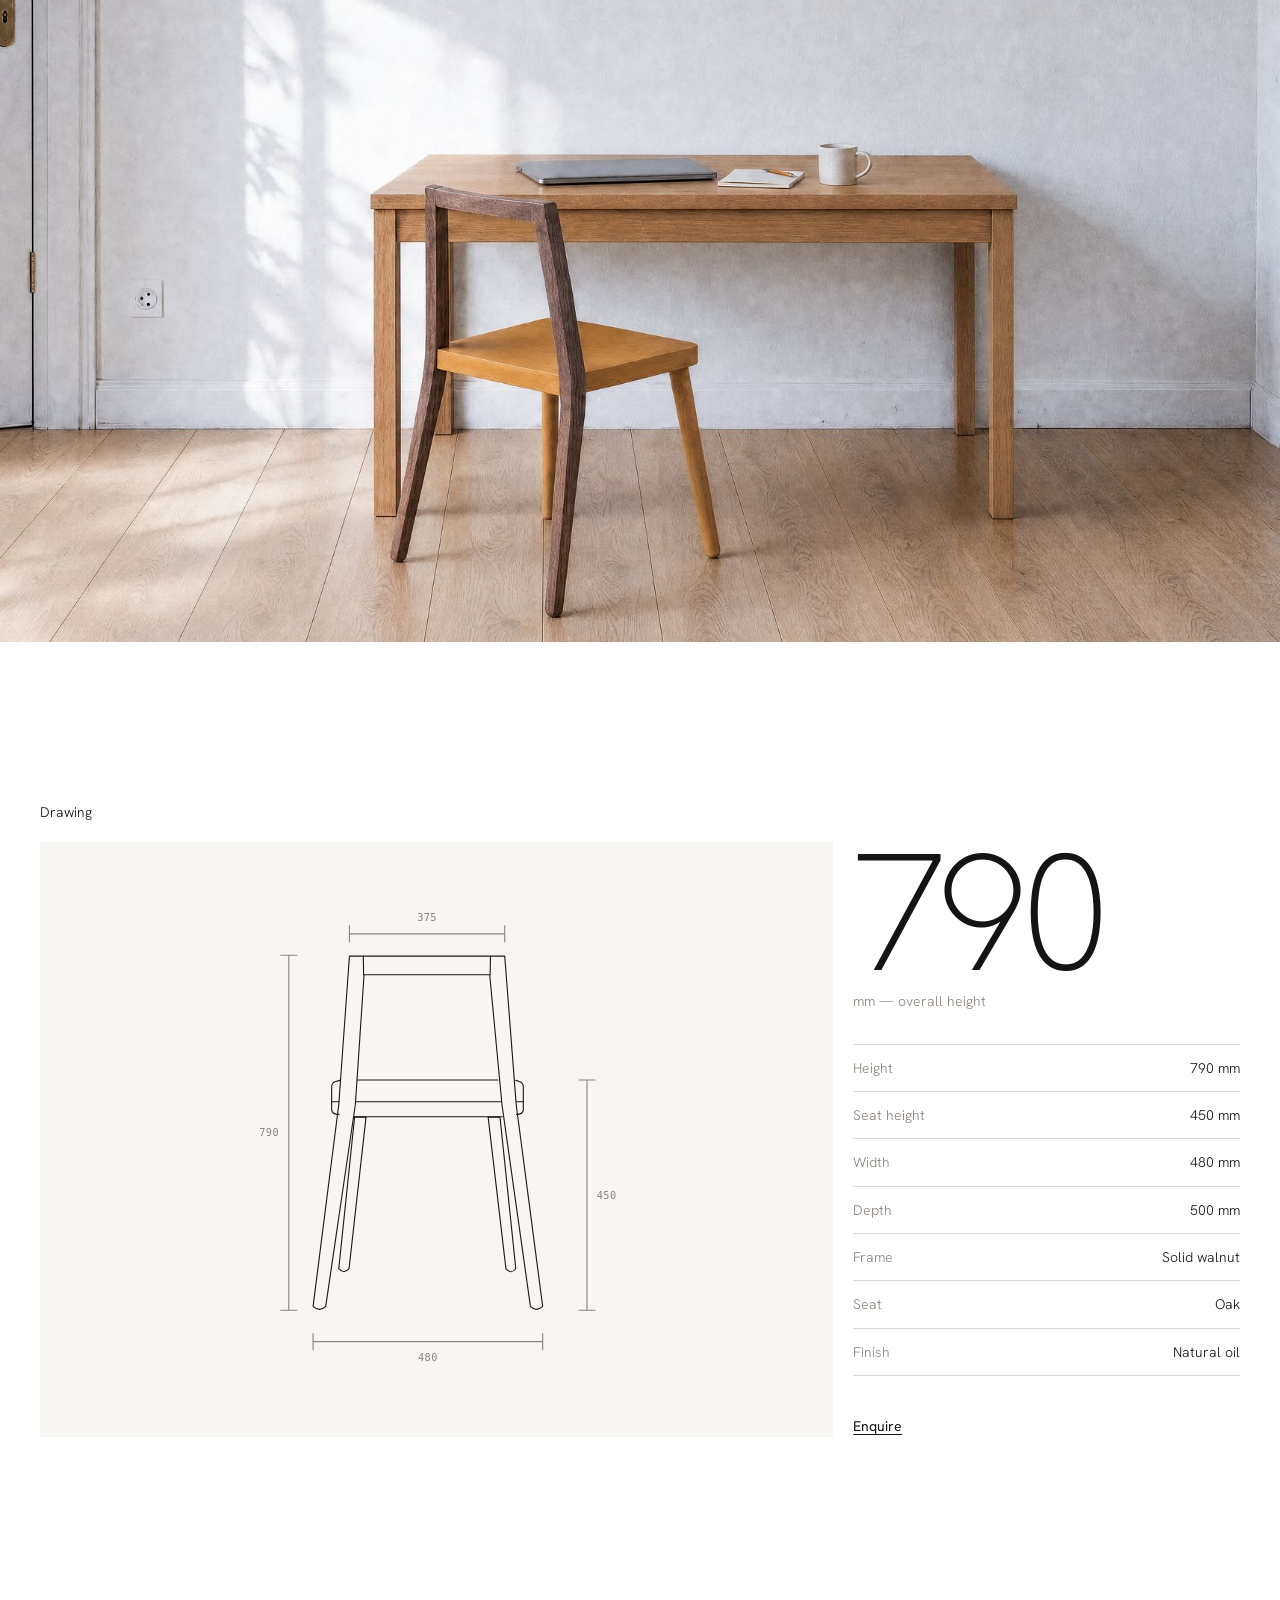
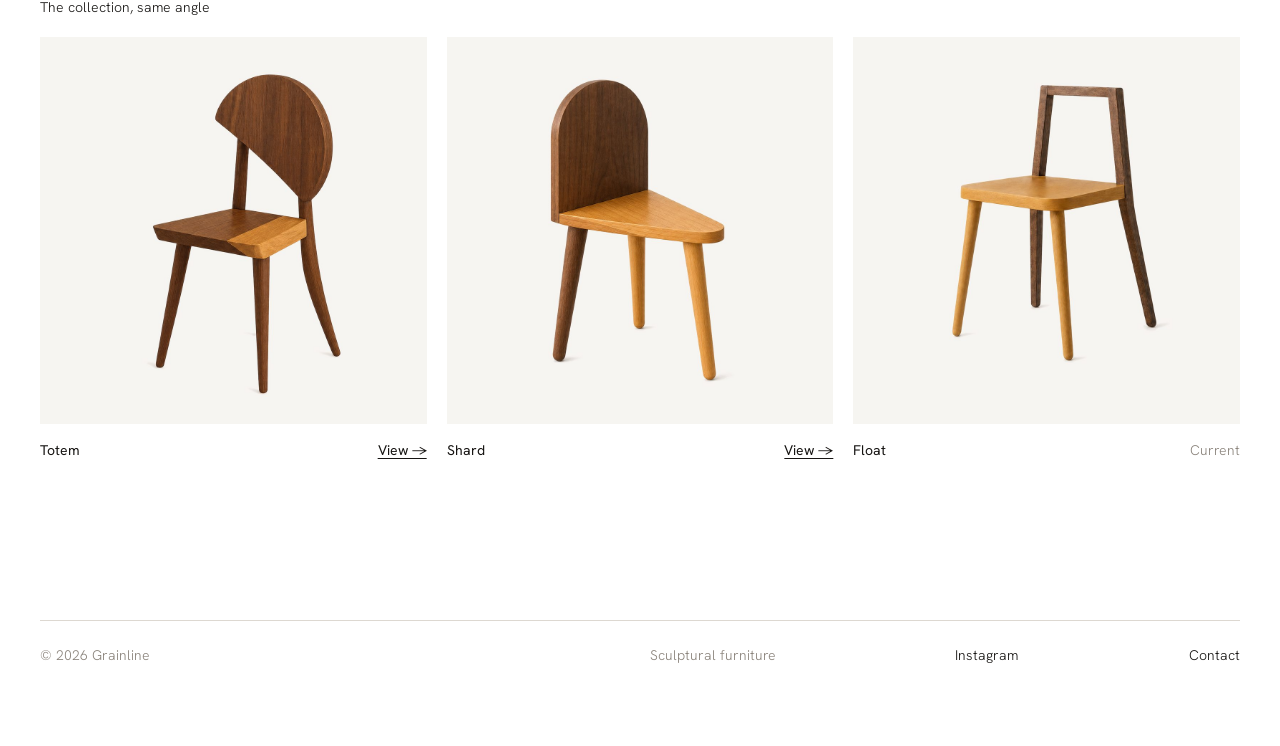
==== commit 46537c6d: "Fix Schematics" ====
--- a/float.html
+++ b/float.html
@@ -10,7 +10,7 @@
 <link rel="preconnect" href="https://fonts.gstatic.com" crossorigin>
 <link href="https://fonts.googleapis.com/css2?family=DM+Mono&family=Hanken+Grotesk:wght@200;300;400&display=swap" rel="stylesheet">
 <script>(function(){var d=document.documentElement;if(!matchMedia("(prefers-reduced-motion: reduce)").matches){d.classList.add("rv");setTimeout(function(){if(!window.__rv)d.classList.remove("rv")},2500)}})();</script>
-<link rel="stylesheet" href="css/style.css?v=26">
+<link rel="stylesheet" href="css/style.css?v=27">
 </head>
 <body>
 <header class="nav grid">
@@ -70,8 +70,8 @@
       </div>
       <div class="construction__tile" role="img" aria-label="Float assembling from its parts as you scroll">
         <div class="construction__frame">
-          <img class="exploded" src="assets/renders/float-exploded.jpg?v=26" alt="">
-          <img class="piece" src="assets/parts/float-3.png?v=26" alt="" data-dx="0.417" data-dy="2.5" data-sx="0.86" data-sy="0.94" style="left:37.031%;top:9.167%;width:34.375%;height:69.236%;z-index:2"><img class="piece" src="assets/parts/float-0.png?v=26" alt="" data-dx="0.834" data-dy="1.992" data-sx="0.9345" data-sy="0.9345" style="left:37.031%;top:9.167%;width:34.375%;height:69.236%;z-index:3"><img class="piece" src="assets/parts/float-1.png?v=26" alt="" data-dx="1.213" data-dy="-5.798" data-sx="1.0862" data-sy="1.0862" style="left:35.078%;top:47.986%;width:4.258%;height:32.431%;z-index:1"><img class="piece" src="assets/parts/float-2.png?v=26" alt="" data-dx="0.288" data-dy="-6.784" data-sx="1.0304" data-sy="1.0304" style="left:50.391%;top:51.528%;width:3.75%;height:37.222%;z-index:1">
+          <img class="exploded" src="assets/renders/float-exploded.jpg?v=27" alt="">
+          <img class="piece" src="assets/parts/float-3.png?v=27" alt="" data-dx="0.417" data-dy="2.5" data-sx="0.86" data-sy="0.94" style="left:37.031%;top:9.167%;width:34.375%;height:69.236%;z-index:2"><img class="piece" src="assets/parts/float-0.png?v=27" alt="" data-dx="0.834" data-dy="1.992" data-sx="0.9345" data-sy="0.9345" style="left:37.031%;top:9.167%;width:34.375%;height:69.236%;z-index:3"><img class="piece" src="assets/parts/float-1.png?v=27" alt="" data-dx="1.213" data-dy="-5.798" data-sx="1.0862" data-sy="1.0862" style="left:35.078%;top:47.986%;width:4.258%;height:32.431%;z-index:1"><img class="piece" src="assets/parts/float-2.png?v=27" alt="" data-dx="0.288" data-dy="-6.784" data-sx="1.0304" data-sy="1.0304" style="left:50.391%;top:51.528%;width:3.75%;height:37.222%;z-index:1">
           <img class="assembled" src="assets/renders/float-three-quarter.jpg" alt="">
         </div>
       </div>
@@ -82,11 +82,11 @@
 
   <section class="section grid">
     <div class="drawing__label">Drawing</div>
-    <div class="drawing__tile"><img src="assets/drawings/float.svg?v=26" alt="Float back elevation with dimensions"></div>
+    <div class="drawing__tile"><img src="assets/drawings/float.svg?v=27" alt="Float back elevation with dimensions"></div>
     <div class="specs">
       <div class="specs__big">790</div>
       <div class="specs__unit muted">mm — overall height</div>
-      <dl><div><dt>Height</dt><dd>790 mm</dd></div><div><dt>Seat height</dt><dd>450 mm</dd></div><div><dt>Width</dt><dd>480 mm</dd></div><div><dt>Depth</dt><dd>—</dd></div><div><dt>Frame</dt><dd>Solid walnut</dd></div><div><dt>Seat</dt><dd>Oak</dd></div><div><dt>Finish</dt><dd>Natural oil</dd></div></dl>
+      <dl><div><dt>Height</dt><dd>790 mm</dd></div><div><dt>Seat height</dt><dd>450 mm</dd></div><div><dt>Width</dt><dd>480 mm</dd></div><div><dt>Depth</dt><dd>500 mm</dd></div><div><dt>Frame</dt><dd>Solid walnut</dd></div><div><dt>Seat</dt><dd>Oak</dd></div><div><dt>Finish</dt><dd>Natural oil</dd></div></dl>
       <a class="link" href="#contact">Enquire</a>
     </div>
   </section>
@@ -114,10 +114,10 @@
   <a href="#">Instagram</a>
   <a href="#">Contact</a>
 </footer>
-<script src="js/reveal.js?v=26" defer></script>
-<script src="js/smooth.js?v=26" defer></script>
-<script src="js/menu.js?v=26" defer></script>
-<script src="js/viewer.js?v=26" defer></script>
-<script src="js/construction.js?v=26" defer></script>
+<script src="js/reveal.js?v=27" defer></script>
+<script src="js/smooth.js?v=27" defer></script>
+<script src="js/menu.js?v=27" defer></script>
+<script src="js/viewer.js?v=27" defer></script>
+<script src="js/construction.js?v=27" defer></script>
 </body>
 </html>
